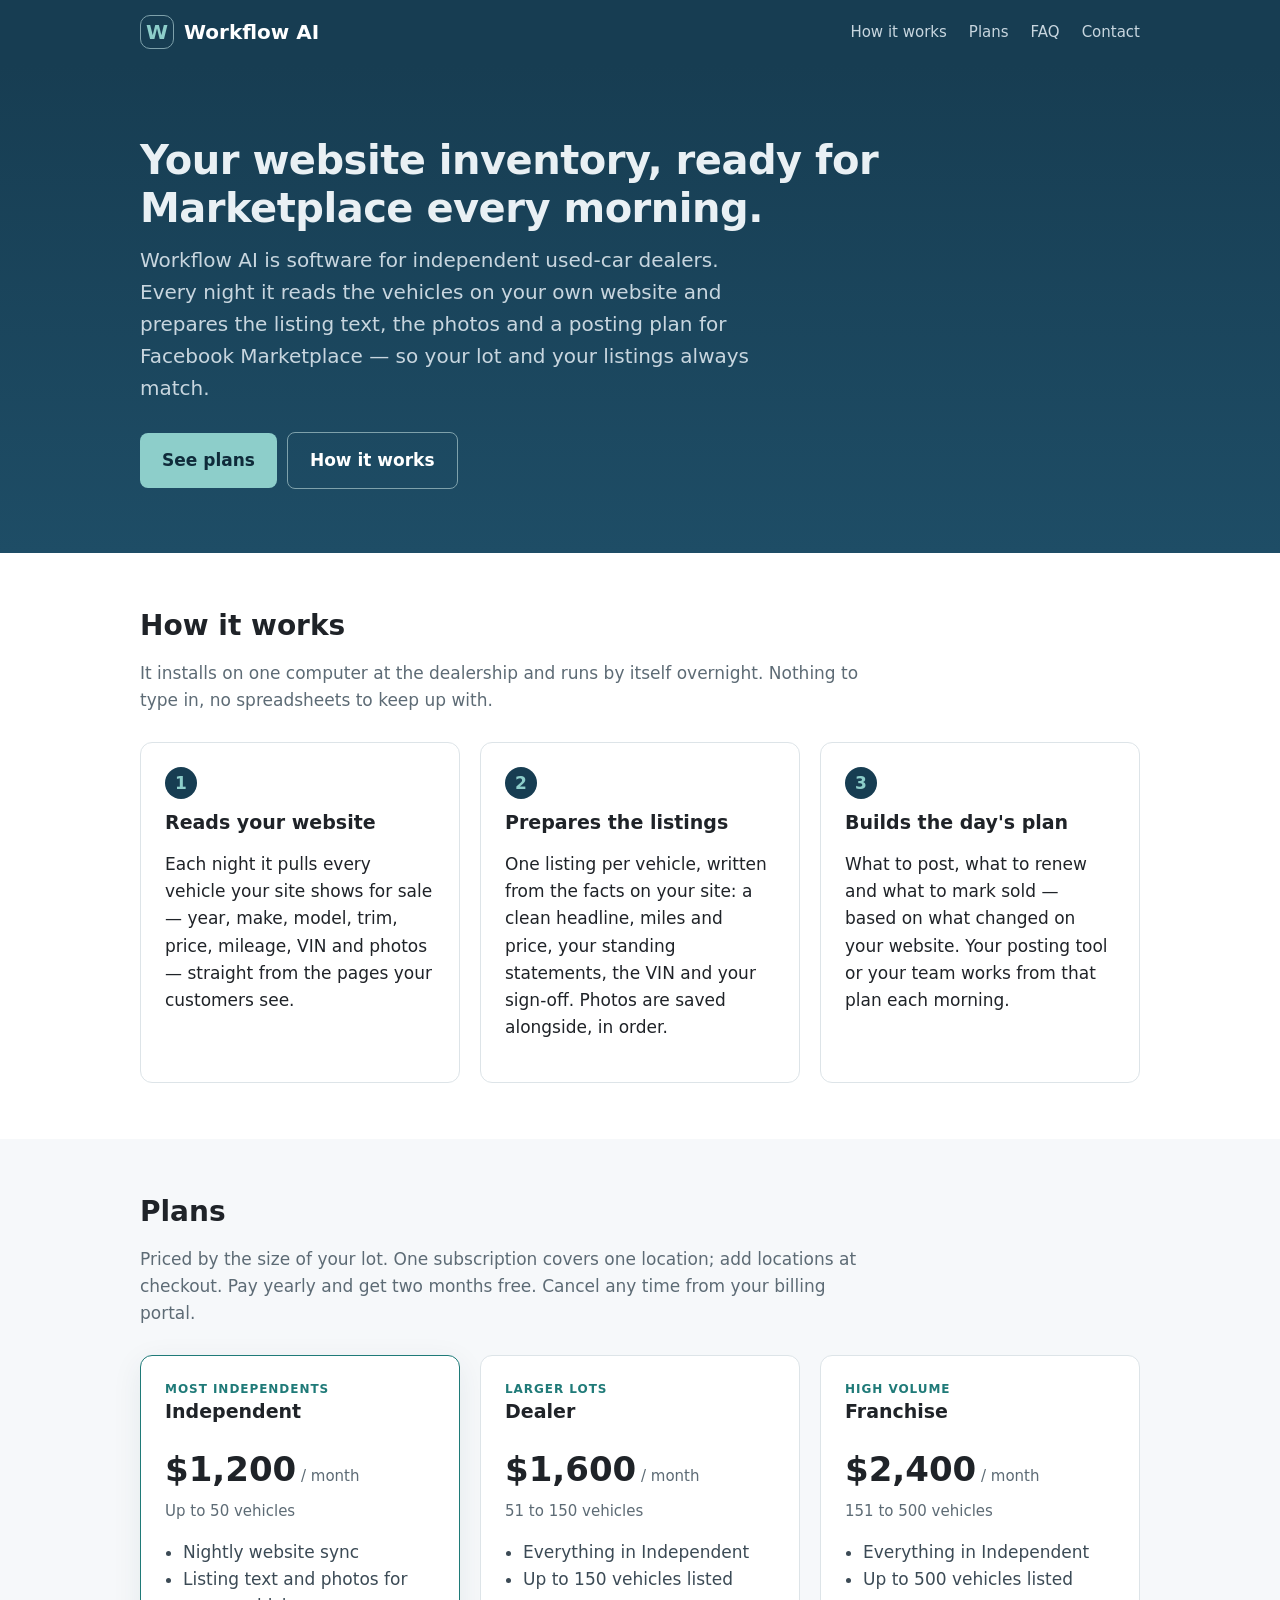
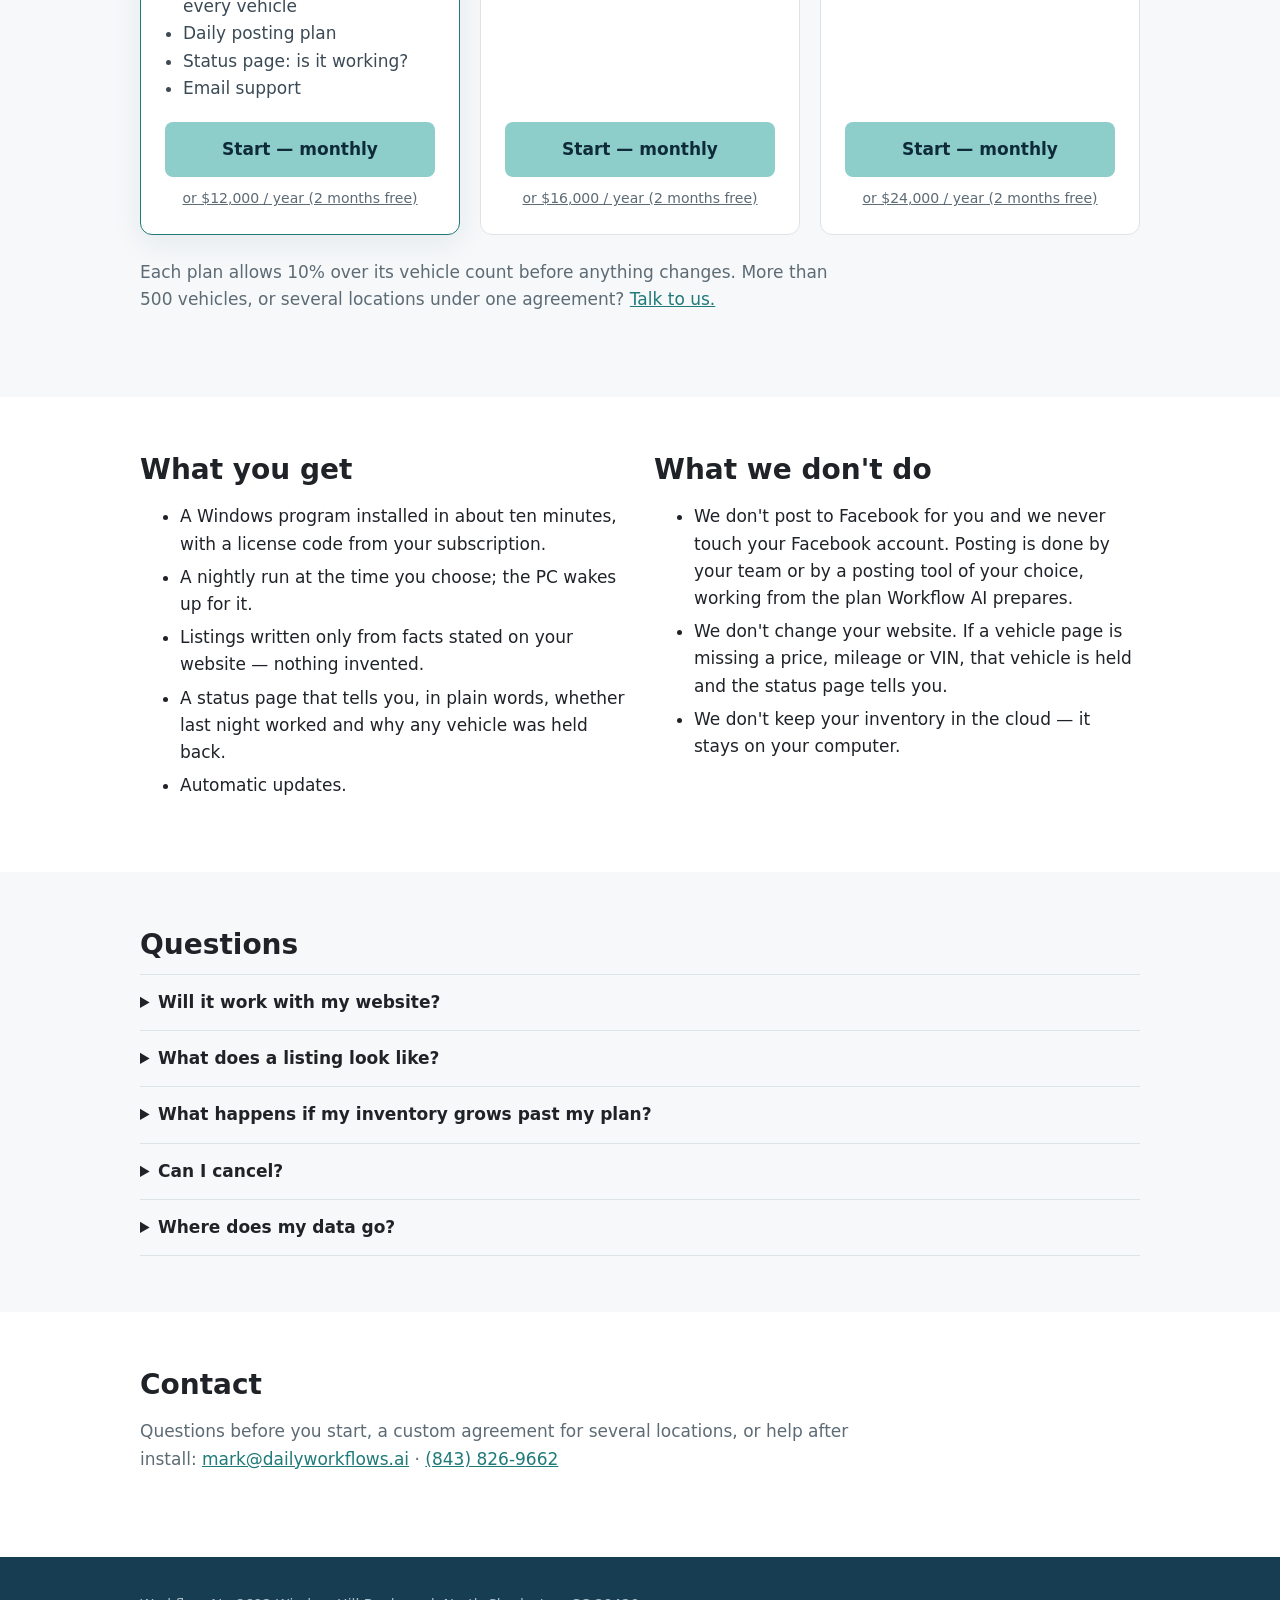
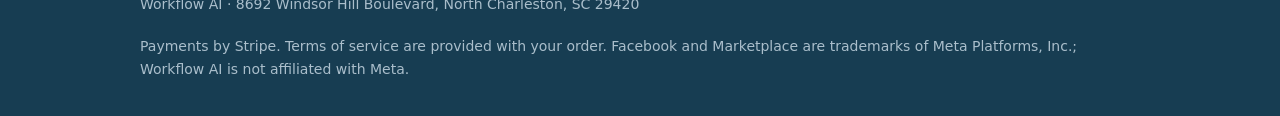
==== index.html @ 4de18bbf "Workflow AI website" ====
<!doctype html>
<html lang="en">
<head>
<meta charset="utf-8">
<meta name="viewport" content="width=device-width, initial-scale=1">
<title>Workflow AI — your website inventory, ready for Marketplace every morning</title>
<meta name="description" content="Workflow AI is a monthly software subscription for used-car dealers. Every night it reads the vehicles on your website and prepares the listing text, photos and a posting plan for Facebook Marketplace.">
<link rel="icon" href="data:image/svg+xml,%3Csvg xmlns='http://www.w3.org/2000/svg' viewBox='0 0 64 64'%3E%3Crect width='64' height='64' rx='14' fill='%23173d52'/%3E%3Ctext x='32' y='43' font-family='Arial' font-size='34' font-weight='700' text-anchor='middle' fill='%238dceca'%3EW%3C/text%3E%3C/svg%3E">
<style>
:root{--navy:#173d52;--teal:#1f7a78;--mint:#8dceca;--ink:#1f2328;--muted:#5d6b75;--line:#dde4e8;--bg:#f6f8fa}
*{box-sizing:border-box}body{margin:0;font:17px/1.6 system-ui,-apple-system,"Segoe UI",Arial,sans-serif;color:var(--ink);background:#fff}
a{color:var(--teal)}h1,h2,h3{line-height:1.2;margin:0 0 12px}h1{font-size:40px;letter-spacing:-.5px}h2{font-size:28px}h3{font-size:19px}
.wrap{max-width:1040px;margin:0 auto;padding:0 20px}
header{background:var(--navy);color:#e9f0f4}header .wrap{display:flex;align-items:center;justify-content:space-between;height:64px}
.brand{display:flex;align-items:center;gap:10px;font-weight:700;font-size:20px;color:#fff;text-decoration:none}.brand span{width:34px;height:34px;border:1px solid #7ea1ab;border-radius:10px;display:grid;place-items:center;color:var(--mint)}
header nav a{color:#c8d6df;text-decoration:none;margin-left:22px;font-size:15px}header nav a:hover{color:#fff}
.hero{background:linear-gradient(180deg,var(--navy) 0%,#1e4d66 100%);color:#e9f0f4;padding:72px 0 64px}.hero p{font-size:20px;color:#c8d6df;max-width:640px;margin:0 0 28px}
.cta{display:inline-block;background:var(--mint);color:#0f2b3a;font-weight:700;padding:14px 22px;border-radius:8px;text-decoration:none}.cta.secondary{background:transparent;color:#fff;border:1px solid #7ea1ab;margin-left:10px}
section{padding:56px 0}section.alt{background:var(--bg)}.lead{color:var(--muted);max-width:720px;margin-bottom:28px}
.grid{display:grid;grid-template-columns:repeat(3,minmax(0,1fr));gap:20px}.card{background:#fff;border:1px solid var(--line);border-radius:12px;padding:24px}.card .n{display:inline-grid;place-items:center;width:32px;height:32px;border-radius:50%;background:var(--navy);color:var(--mint);font-weight:700;margin-bottom:12px}
.plans .card{display:flex;flex-direction:column}.price{font-size:34px;font-weight:700;margin:8px 0 2px}.price small{font-size:15px;font-weight:400;color:var(--muted)}.plan-note{color:var(--muted);font-size:15px;margin:0 0 16px}.plans ul{padding-left:18px;margin:0 0 20px;color:#3b4a55}.plans .cta{margin-top:auto;text-align:center}.yearly{display:block;font-size:14px;color:var(--muted);margin-top:10px;text-align:center}
.featured{border-color:var(--teal);box-shadow:0 8px 30px #173d5214}.tag{font-size:12px;letter-spacing:.08em;text-transform:uppercase;color:var(--teal);font-weight:700}
.two{display:grid;grid-template-columns:1fr 1fr;gap:28px}.check li{margin:6px 0}
details{border-top:1px solid var(--line);padding:14px 0}details:last-child{border-bottom:1px solid var(--line)}summary{cursor:pointer;font-weight:600}details p{color:#3b4a55;margin:10px 0 0}
footer{background:var(--navy);color:#aabecb;padding:36px 0;font-size:14px}footer a{color:#c8d6df}footer .wrap{display:flex;justify-content:space-between;gap:20px;flex-wrap:wrap}
@media(max-width:800px){h1{font-size:32px}.grid,.two{grid-template-columns:1fr}header nav a{margin-left:14px}.cta.secondary{margin:10px 0 0;display:inline-block}}
</style>
</head>
<body>
<header><div class="wrap">
  <a class="brand" href="#"><span>W</span>Workflow AI</a>
  <nav><a href="#how">How it works</a><a href="#plans">Plans</a><a href="#faq">FAQ</a><a href="#contact">Contact</a></nav>
</div></header>

<section class="hero"><div class="wrap">
  <h1>Your website inventory, ready for Marketplace every morning.</h1>
  <p>Workflow AI is software for independent used-car dealers. Every night it reads the vehicles on your own website and prepares the listing text, the photos and a posting plan for Facebook Marketplace — so your lot and your listings always match.</p>
  <a class="cta" href="#plans">See plans</a><a class="cta secondary" href="#how">How it works</a>
</div></section>

<section id="how"><div class="wrap">
  <h2>How it works</h2>
  <p class="lead">It installs on one computer at the dealership and runs by itself overnight. Nothing to type in, no spreadsheets to keep up with.</p>
  <div class="grid">
    <div class="card"><div class="n">1</div><h3>Reads your website</h3><p>Each night it pulls every vehicle your site shows for sale — year, make, model, trim, price, mileage, VIN and photos — straight from the pages your customers see.</p></div>
    <div class="card"><div class="n">2</div><h3>Prepares the listings</h3><p>One listing per vehicle, written from the facts on your site: a clean headline, miles and price, your standing statements, the VIN and your sign-off. Photos are saved alongside, in order.</p></div>
    <div class="card"><div class="n">3</div><h3>Builds the day's plan</h3><p>What to post, what to renew and what to mark sold — based on what changed on your website. Your posting tool or your team works from that plan each morning.</p></div>
  </div>
</div></section>

<section class="alt" id="plans"><div class="wrap">
  <h2>Plans</h2>
  <p class="lead">Priced by the size of your lot. One subscription covers one location; add locations at checkout. Pay yearly and get two months free. Cancel any time from your billing portal.</p>
  <div class="grid plans">
    <div class="card featured"><span class="tag">Most independents</span><h3>Independent</h3><div class="price">$1,200<small> / month</small></div><p class="plan-note">Up to 50 vehicles</p>
      <ul><li>Nightly website sync</li><li>Listing text and photos for every vehicle</li><li>Daily posting plan</li><li>Status page: is it working?</li><li>Email support</li></ul>
      <a class="cta" href="https://buy.stripe.com/cNi28s6HkahueNbapl9Zm00">Start — monthly</a><a class="yearly" href="https://buy.stripe.com/5kQdRa5DgcpC34t2WT9Zm01">or $12,000 / year (2 months free)</a></div>
    <div class="card"><span class="tag">Larger lots</span><h3>Dealer</h3><div class="price">$1,600<small> / month</small></div><p class="plan-note">51 to 150 vehicles</p>
      <ul><li>Everything in Independent</li><li>Up to 150 vehicles listed</li></ul>
      <a class="cta" href="https://buy.stripe.com/3cIfZic1E3T60Wl5519Zm02">Start — monthly</a><a class="yearly" href="https://buy.stripe.com/28E9AU9TwfBO34t8hd9Zm03">or $16,000 / year (2 months free)</a></div>
    <div class="card"><span class="tag">High volume</span><h3>Franchise</h3><div class="price">$2,400<small> / month</small></div><p class="plan-note">151 to 500 vehicles</p>
      <ul><li>Everything in Independent</li><li>Up to 500 vehicles listed</li></ul>
      <a class="cta" href="https://buy.stripe.com/eVqbJ2aXA4Xa8oNgNJ9Zm04">Start — monthly</a><a class="yearly" href="https://buy.stripe.com/7sY6oIfdQ3T648x8hd9Zm05">or $24,000 / year (2 months free)</a></div>
  </div>
  <p class="lead" style="margin-top:24px">Each plan allows 10% over its vehicle count before anything changes. More than 500 vehicles, or several locations under one agreement? <a href="#contact">Talk to us.</a></p>
</div></section>

<section><div class="wrap two">
  <div><h2>What you get</h2>
    <ul class="check"><li>A Windows program installed in about ten minutes, with a license code from your subscription.</li><li>A nightly run at the time you choose; the PC wakes up for it.</li><li>Listings written only from facts stated on your website — nothing invented.</li><li>A status page that tells you, in plain words, whether last night worked and why any vehicle was held back.</li><li>Automatic updates.</li></ul></div>
  <div><h2>What we don't do</h2>
    <ul class="check"><li>We don't post to Facebook for you and we never touch your Facebook account. Posting is done by your team or by a posting tool of your choice, working from the plan Workflow AI prepares.</li><li>We don't change your website. If a vehicle page is missing a price, mileage or VIN, that vehicle is held and the status page tells you.</li><li>We don't keep your inventory in the cloud — it stays on your computer.</li></ul></div>
</div></section>

<section class="alt" id="faq"><div class="wrap">
  <h2>Questions</h2>
  <details><summary>Will it work with my website?</summary><p>Most dealer websites, yes — including sites built on Carsforsale.com, Dealer Car Search, DealerOn and similar platforms. Before you install, we check your site and tell you exactly what it can and cannot read. Sites that block automated visitors cannot be read.</p></details>
  <details><summary>What does a listing look like?</summary><p>Year make model and trim, then miles and price, your standing statements (for example clean title, recently serviced, passed inspection), the VIN and your dealership's sign-off — the same for every vehicle, so your listings look consistent.</p></details>
  <details><summary>What happens if my inventory grows past my plan?</summary><p>Up to 10% over, nothing changes — you'll see a note on the status page and we'll reach out about the next plan. Beyond that, the plan keeps the vehicles it covers and holds the rest until the plan is upgraded. Nothing already listed is pulled.</p></details>
  <details><summary>Can I cancel?</summary><p>Yes, any time from your billing portal or by emailing us. The software keeps working until the end of the period you've paid for.</p></details>
  <details><summary>Where does my data go?</summary><p>Your inventory, listings and plans stay on your computer. Our server only sees your license code, the dealership name and website, how many vehicles are listed, and the time of each nightly check-in.</p></details>
</div></section>

<section id="contact"><div class="wrap">
  <h2>Contact</h2>
  <p class="lead">Questions before you start, a custom agreement for several locations, or help after install: <a href="mailto:mark@dailyworkflows.ai">mark@dailyworkflows.ai</a> · <a href="tel:+18438269662">(843) 826-9662</a></p>
</div></section>

<footer><div class="wrap">
  <div>Workflow AI · 8692 Windsor Hill Boulevard, North Charleston, SC 29420</div>
  <div>Payments by Stripe. Terms of service are provided with your order. Facebook and Marketplace are trademarks of Meta Platforms, Inc.; Workflow AI is not affiliated with Meta.</div>
</div></footer>
</body>
</html>
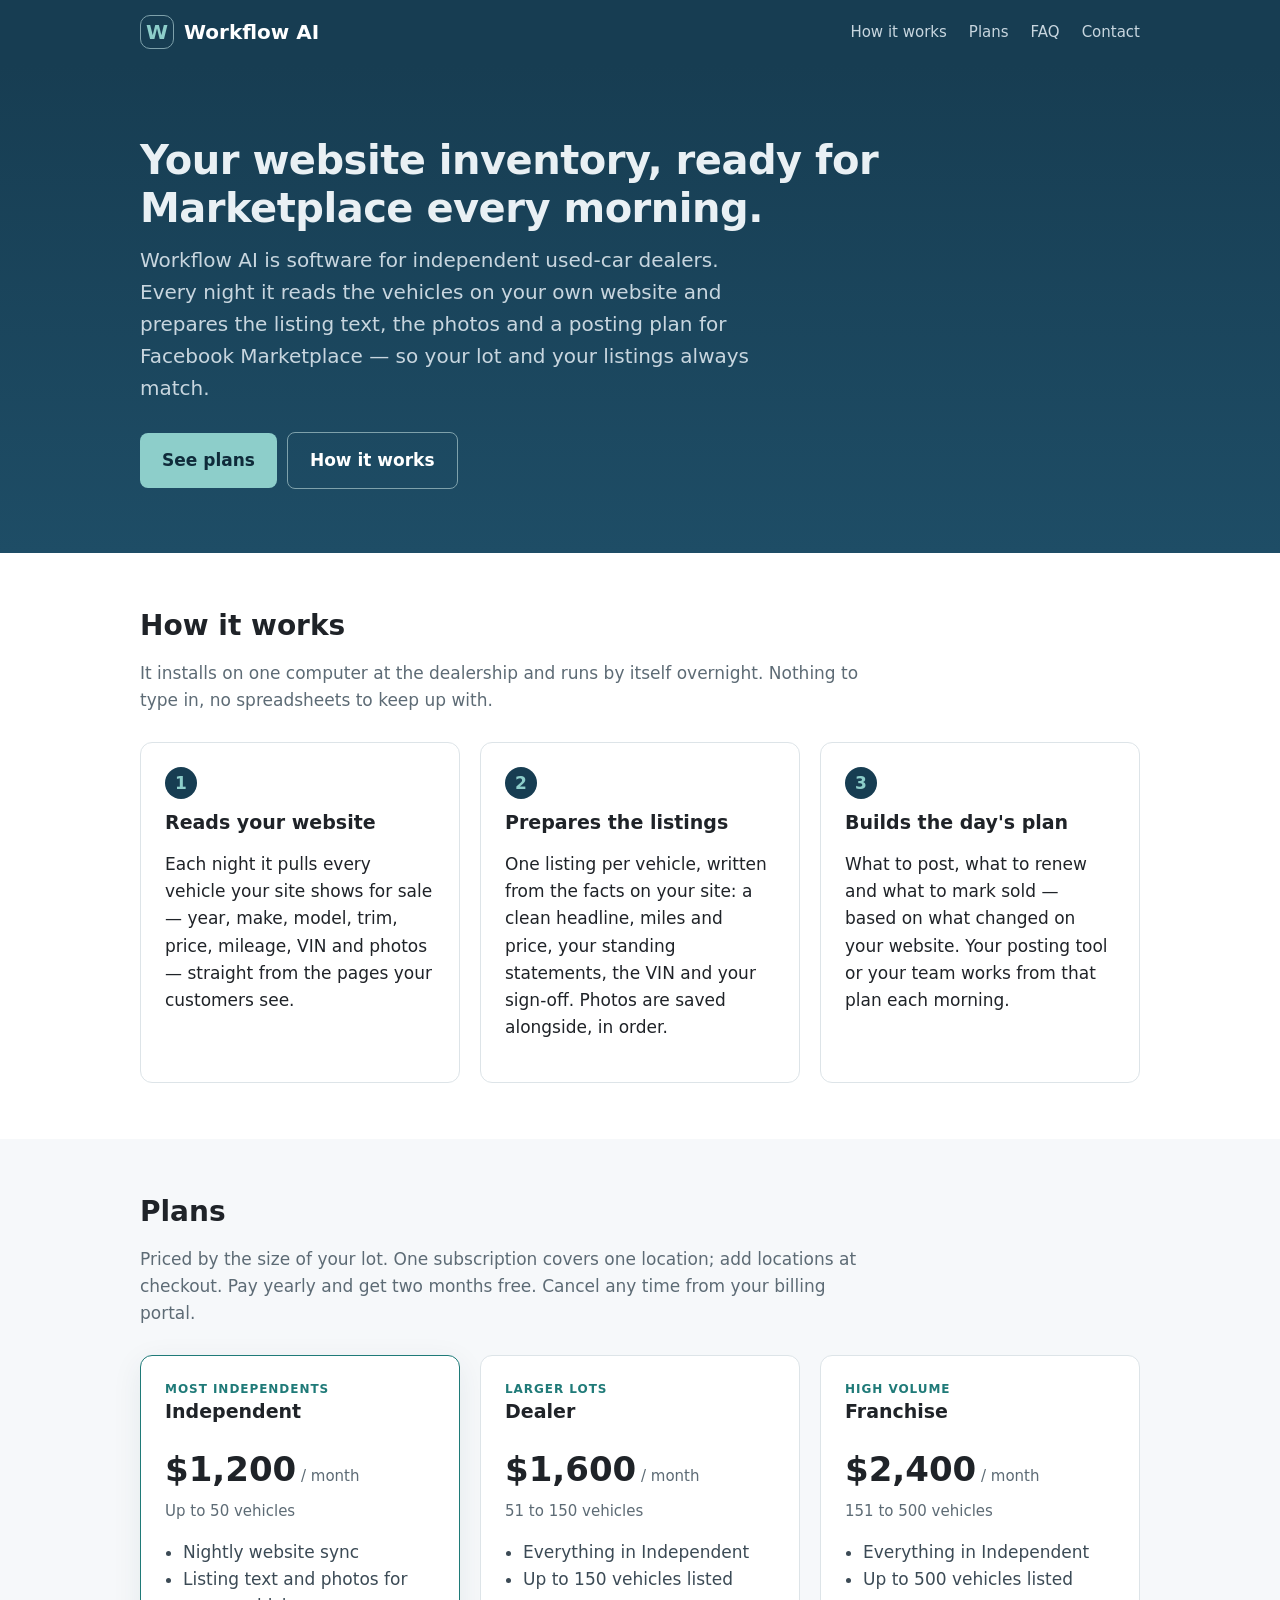
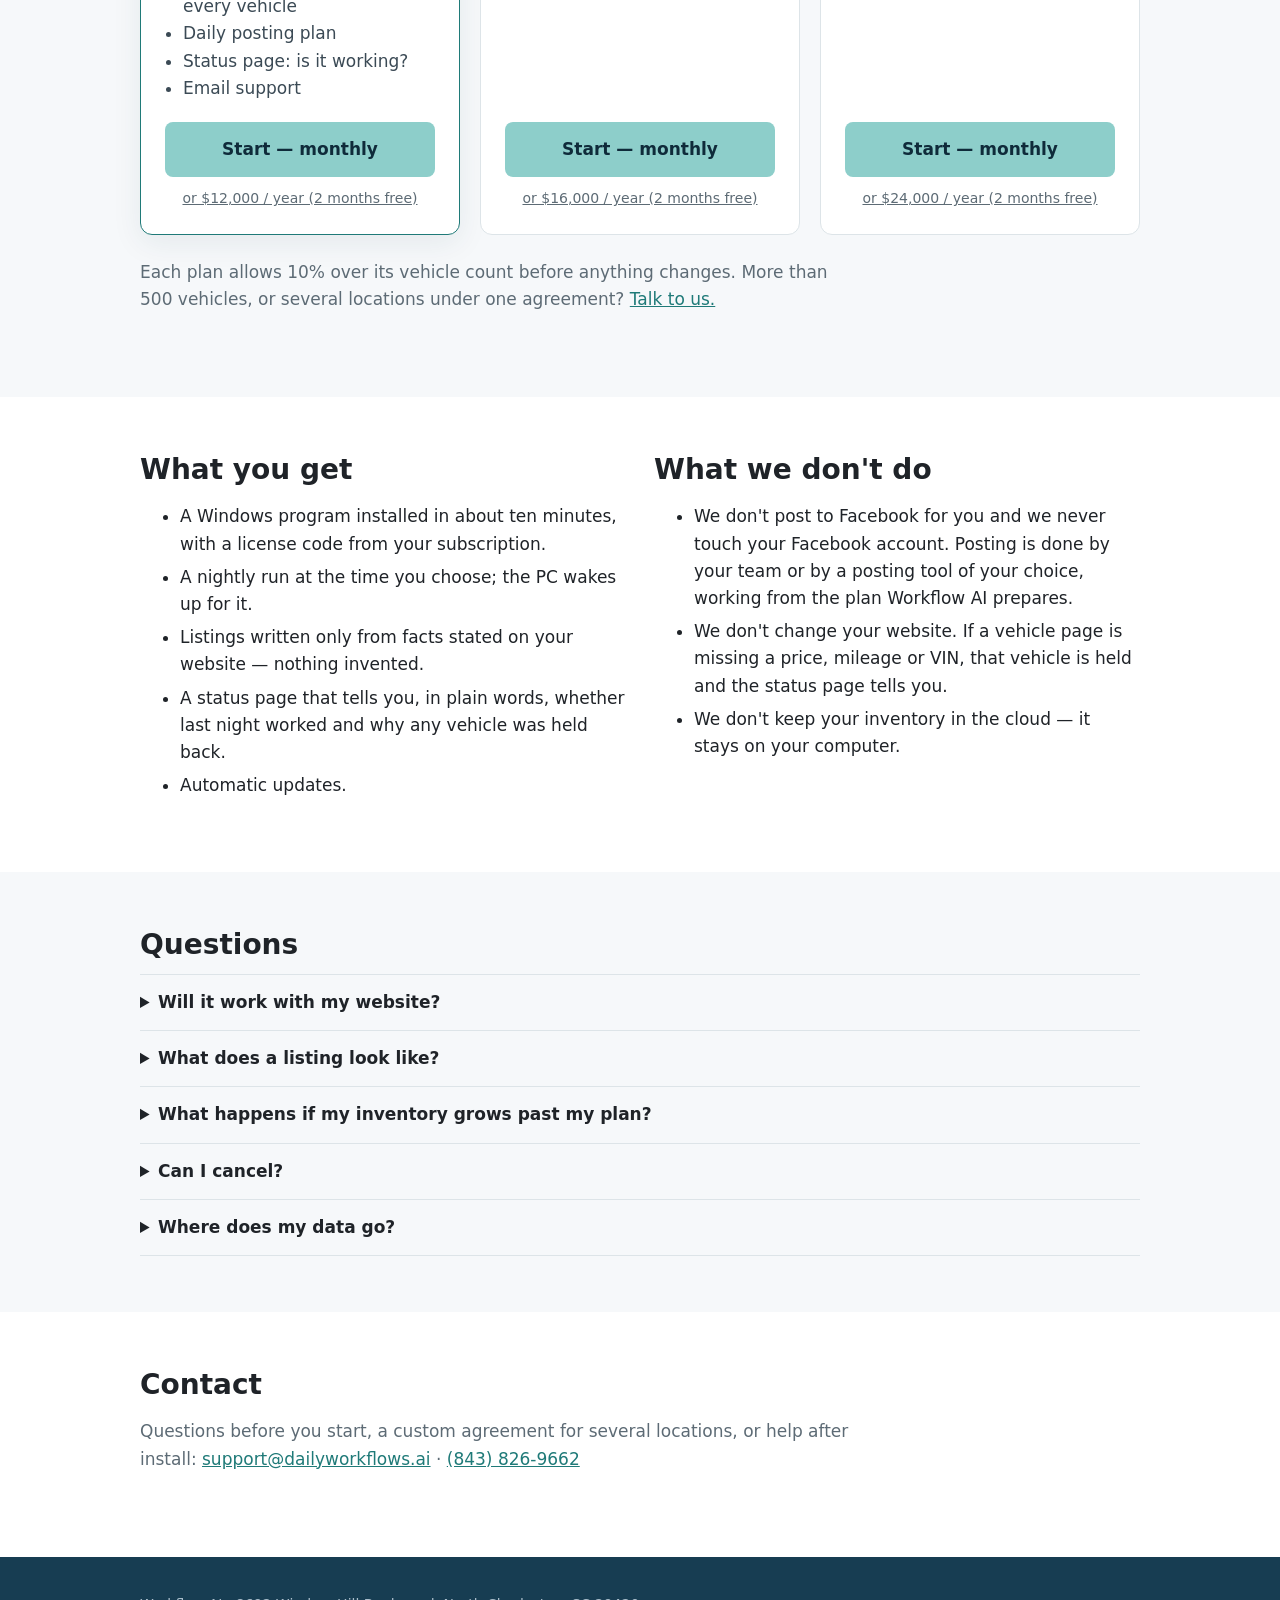
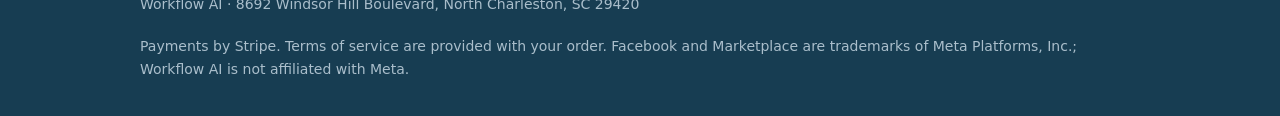
==== commit e3d5ce19: "Contact: support@dailyworkflows.ai" ====
--- a/index.html
+++ b/index.html
@@ -83,7 +83,7 @@
 
 <section id="contact"><div class="wrap">
   <h2>Contact</h2>
-  <p class="lead">Questions before you start, a custom agreement for several locations, or help after install: <a href="mailto:mark@dailyworkflows.ai">mark@dailyworkflows.ai</a> · <a href="tel:+18438269662">(843) 826-9662</a></p>
+  <p class="lead">Questions before you start, a custom agreement for several locations, or help after install: <a href="mailto:support@dailyworkflows.ai">support@dailyworkflows.ai</a> · <a href="tel:+18438269662">(843) 826-9662</a></p>
 </div></section>
 
 <footer><div class="wrap">
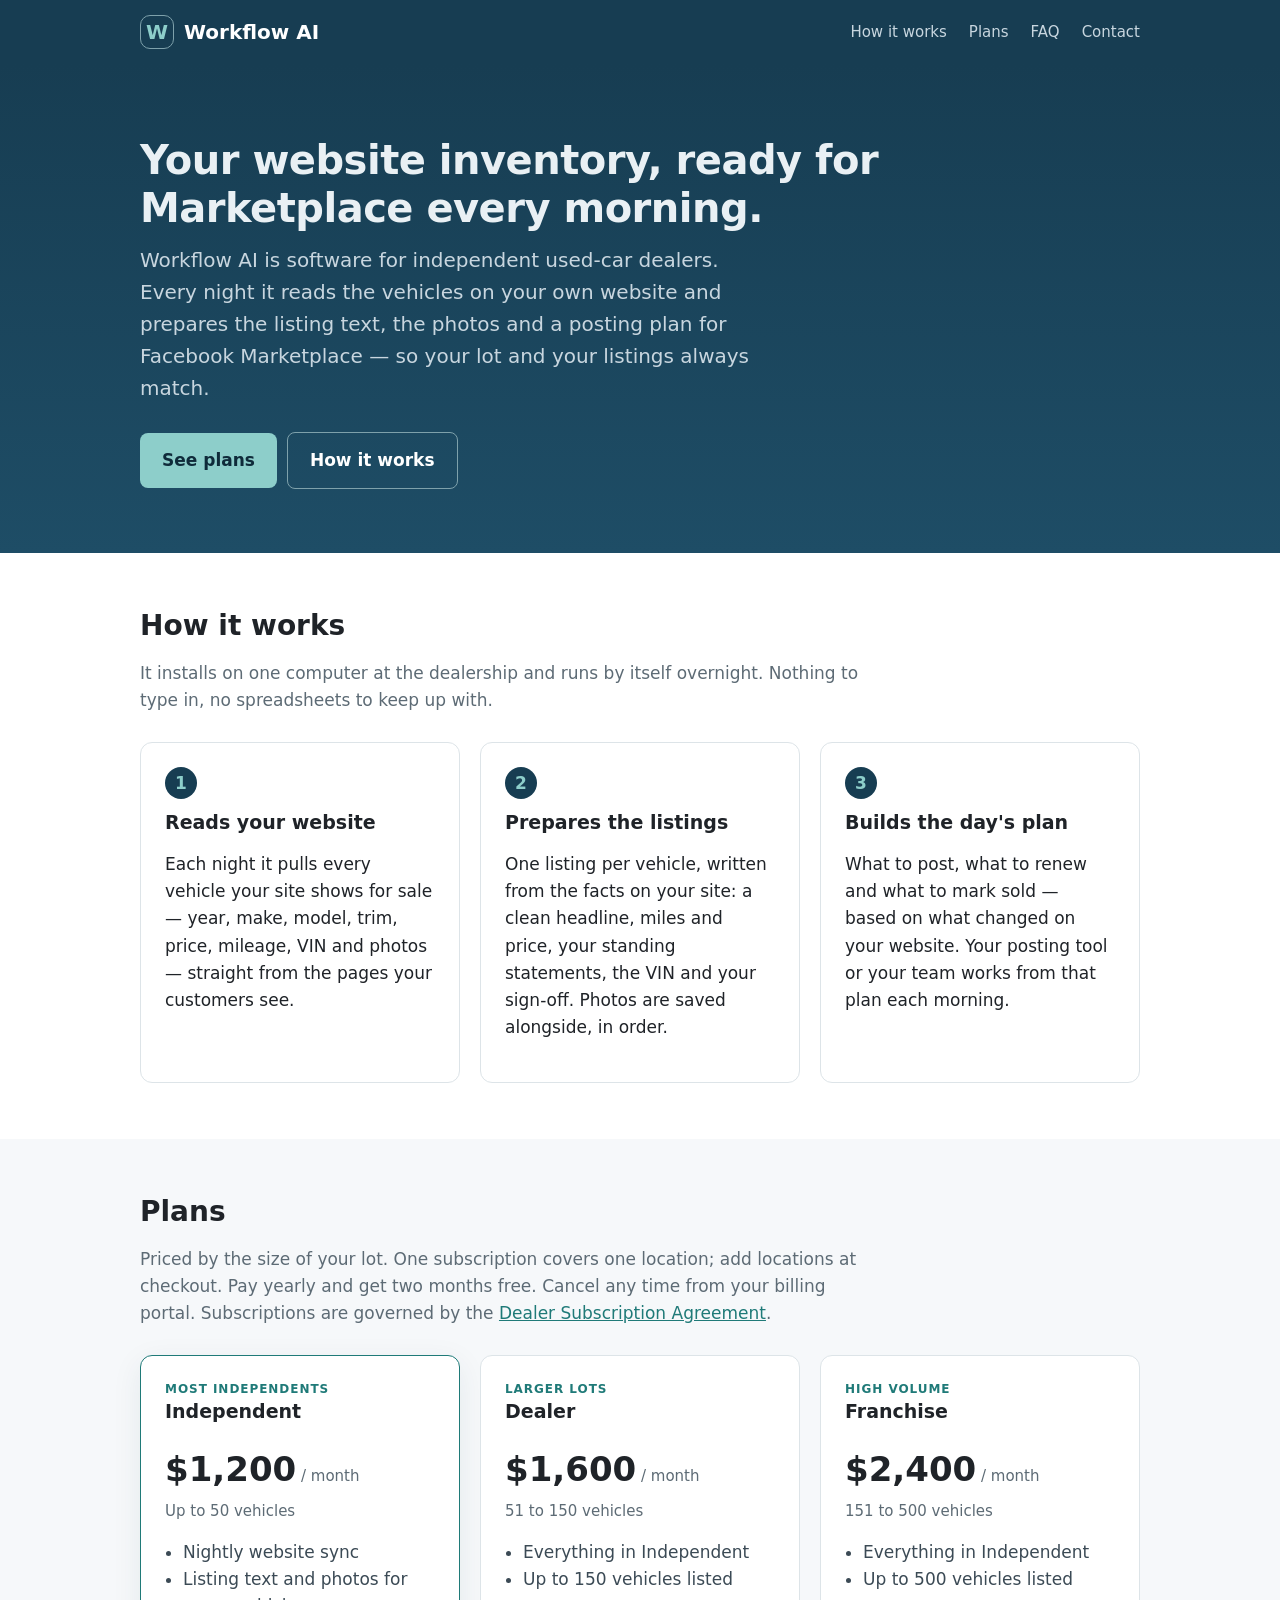
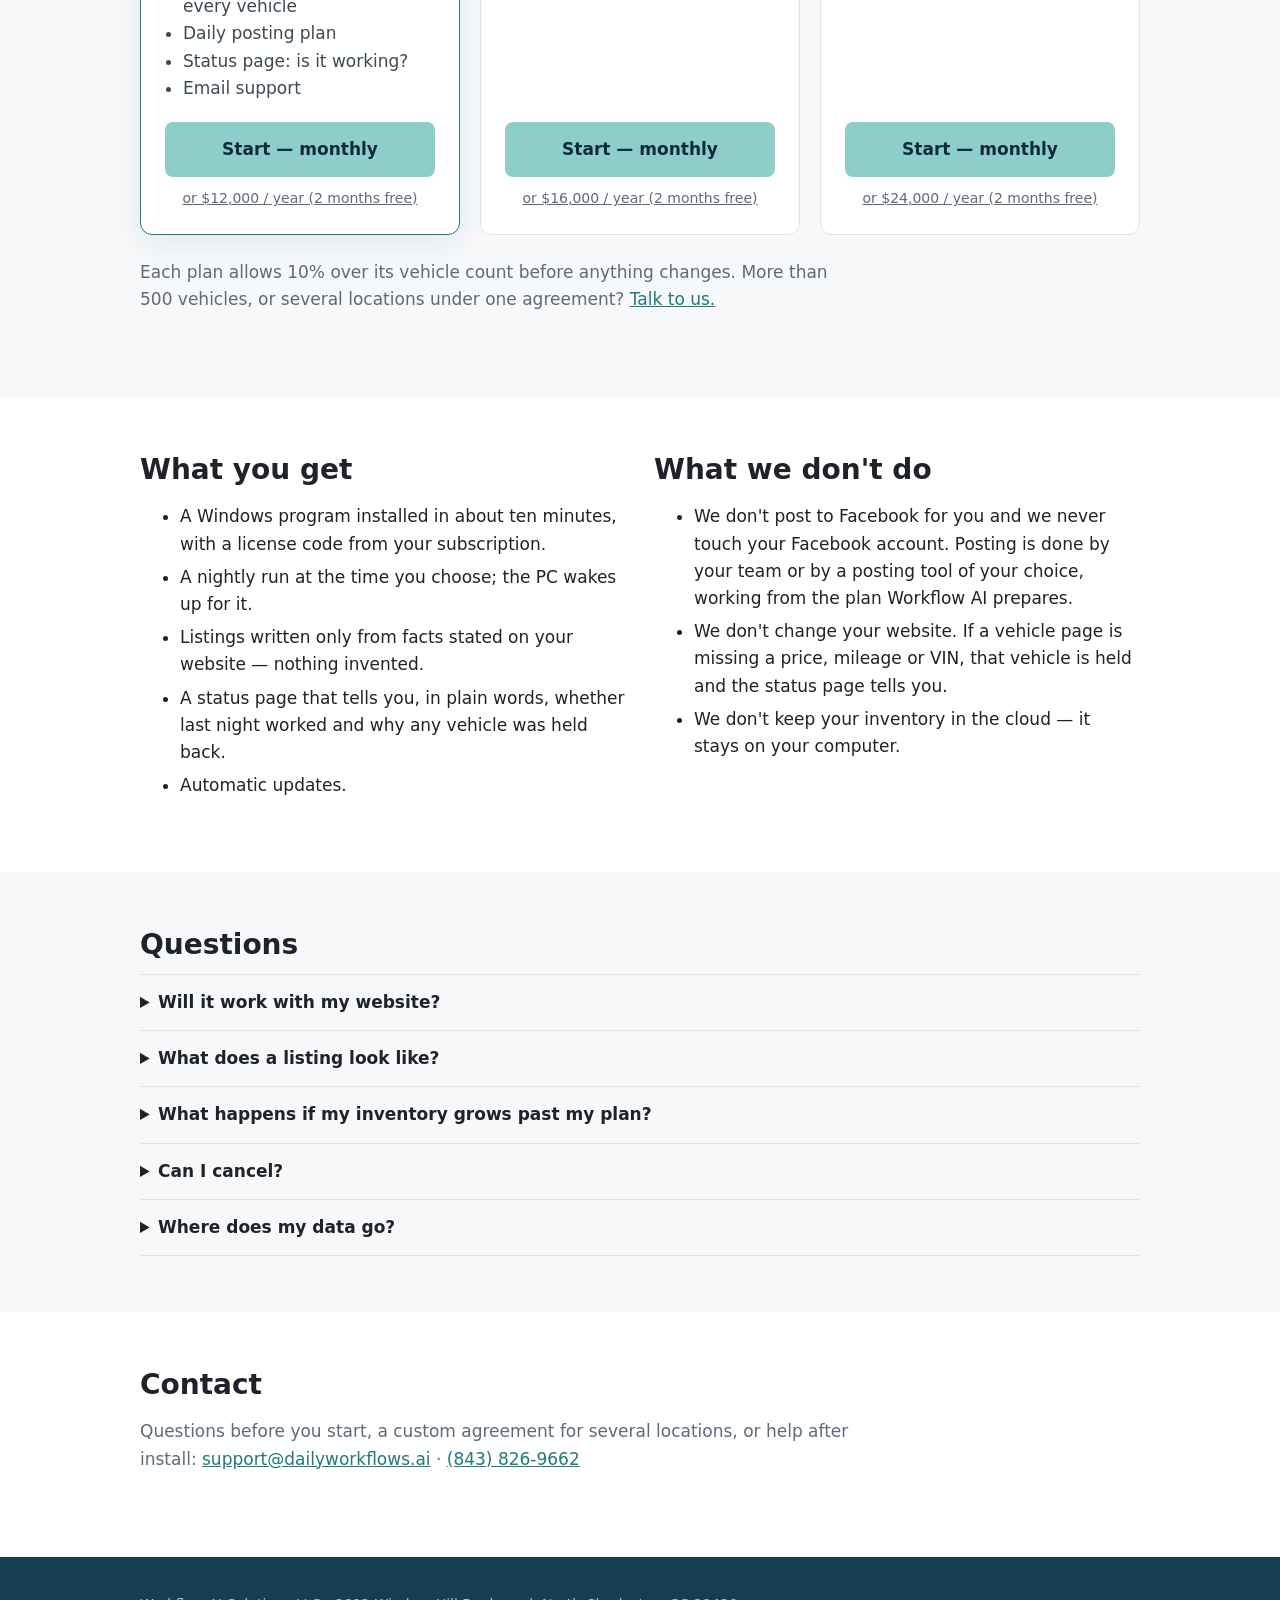
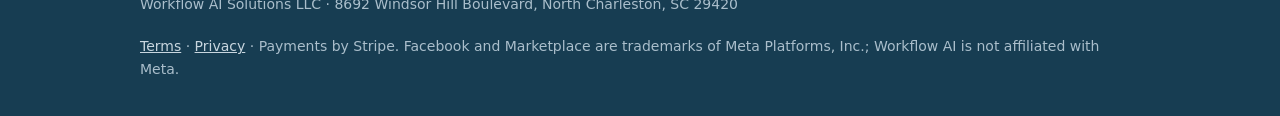
==== commit 19c2c509: "Terms (Dealer Subscription Agreement) and privacy policy pages; footer links; company name" ====
--- a/index.html
+++ b/index.html
@@ -50,7 +50,7 @@
 
 <section class="alt" id="plans"><div class="wrap">
   <h2>Plans</h2>
-  <p class="lead">Priced by the size of your lot. One subscription covers one location; add locations at checkout. Pay yearly and get two months free. Cancel any time from your billing portal.</p>
+  <p class="lead">Priced by the size of your lot. One subscription covers one location; add locations at checkout. Pay yearly and get two months free. Cancel any time from your billing portal. Subscriptions are governed by the <a href="/terms.html">Dealer Subscription Agreement</a>.</p>
   <div class="grid plans">
     <div class="card featured"><span class="tag">Most independents</span><h3>Independent</h3><div class="price">$1,200<small> / month</small></div><p class="plan-note">Up to 50 vehicles</p>
       <ul><li>Nightly website sync</li><li>Listing text and photos for every vehicle</li><li>Daily posting plan</li><li>Status page: is it working?</li><li>Email support</li></ul>
@@ -87,8 +87,8 @@
 </div></section>
 
 <footer><div class="wrap">
-  <div>Workflow AI · 8692 Windsor Hill Boulevard, North Charleston, SC 29420</div>
-  <div>Payments by Stripe. Terms of service are provided with your order. Facebook and Marketplace are trademarks of Meta Platforms, Inc.; Workflow AI is not affiliated with Meta.</div>
+  <div>Workflow AI Solutions LLC · 8692 Windsor Hill Boulevard, North Charleston, SC 29420</div>
+  <div><a href="/terms.html">Terms</a> · <a href="/privacy.html">Privacy</a> · Payments by Stripe. Facebook and Marketplace are trademarks of Meta Platforms, Inc.; Workflow AI is not affiliated with Meta.</div>
 </div></footer>
 </body>
 </html>
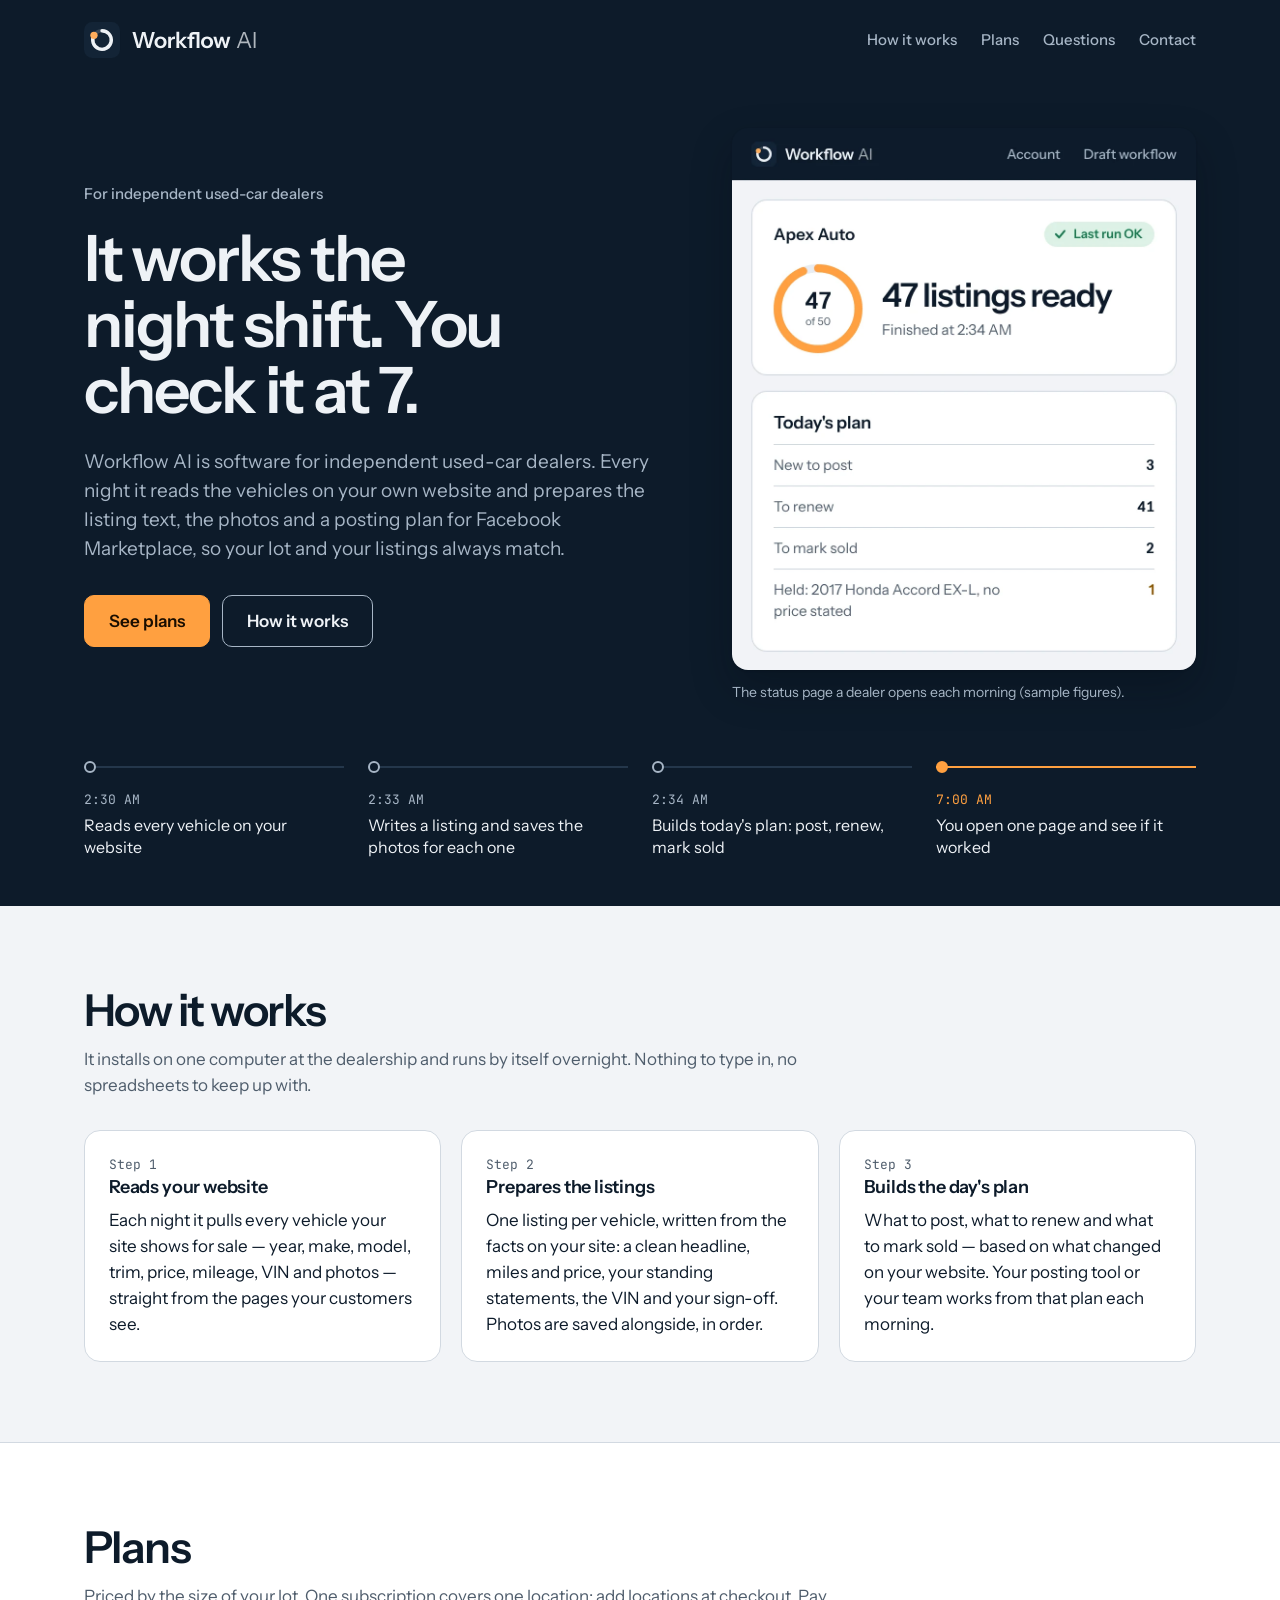
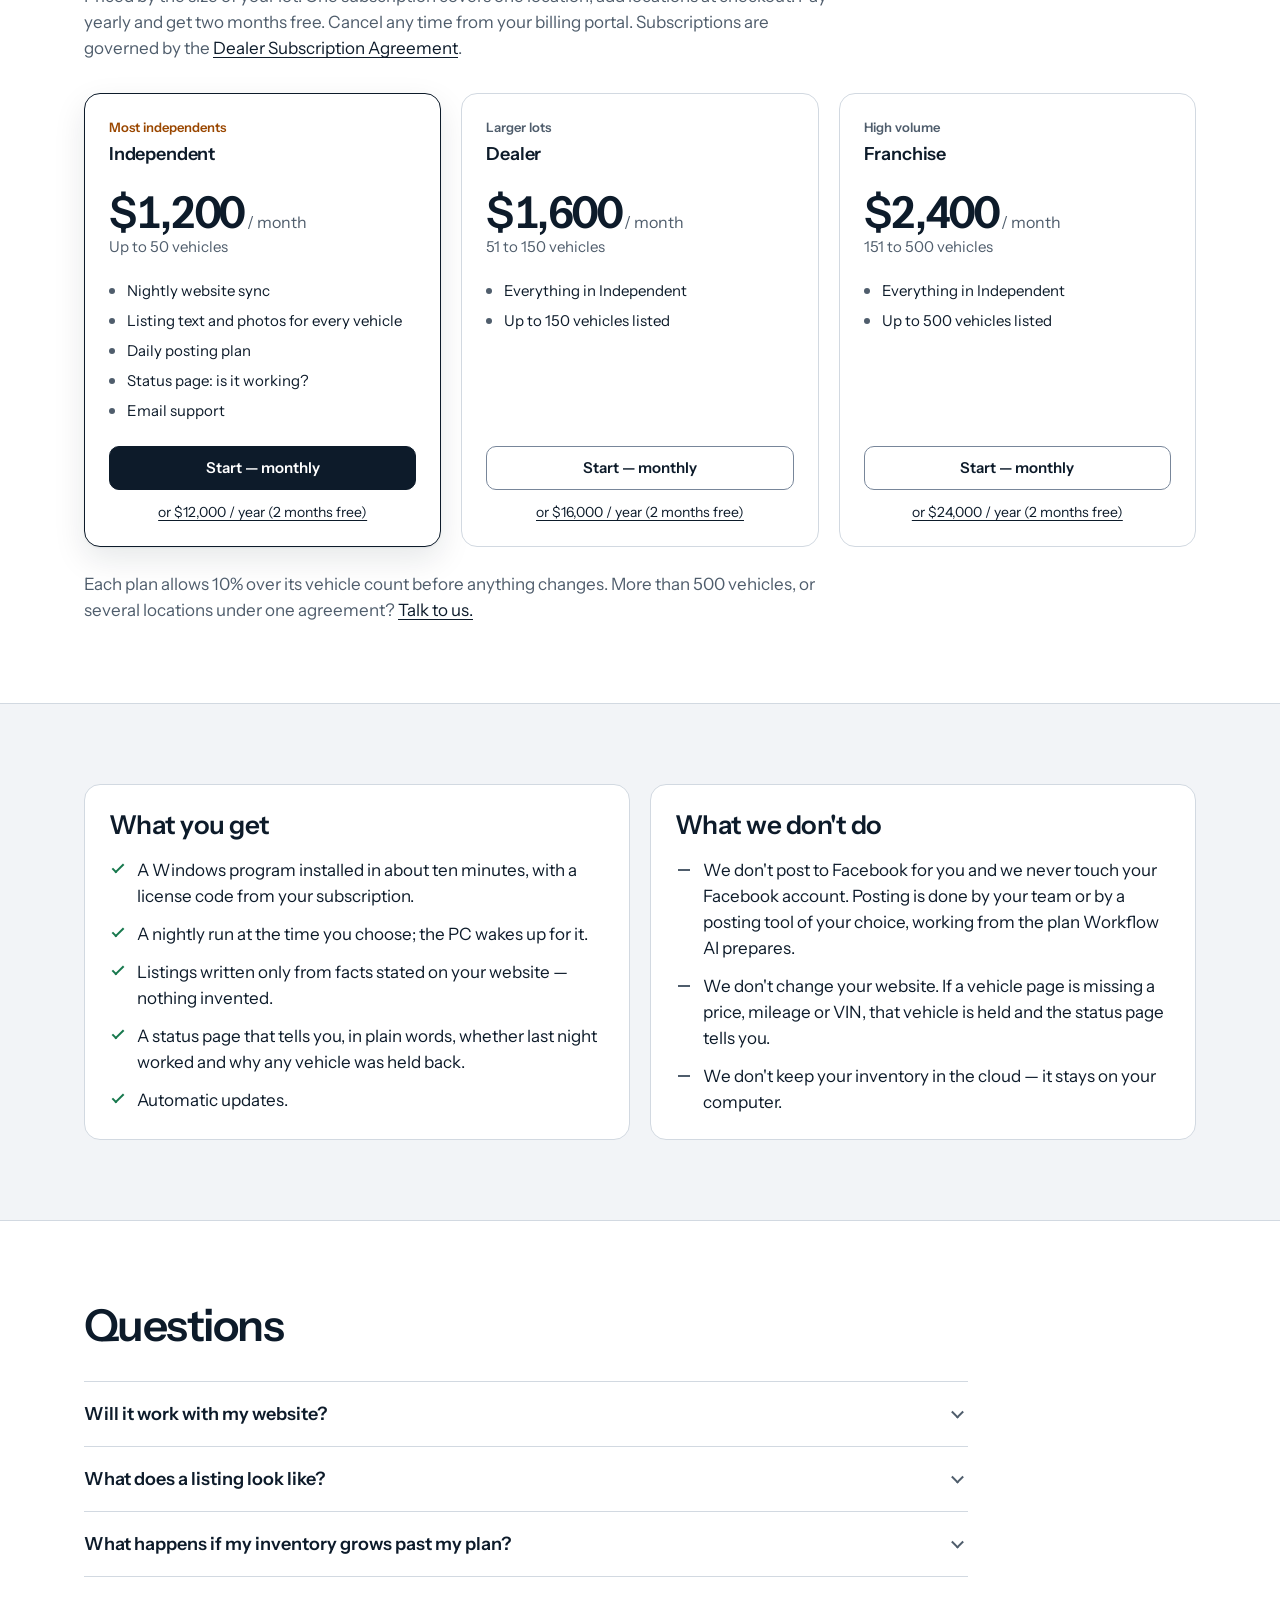
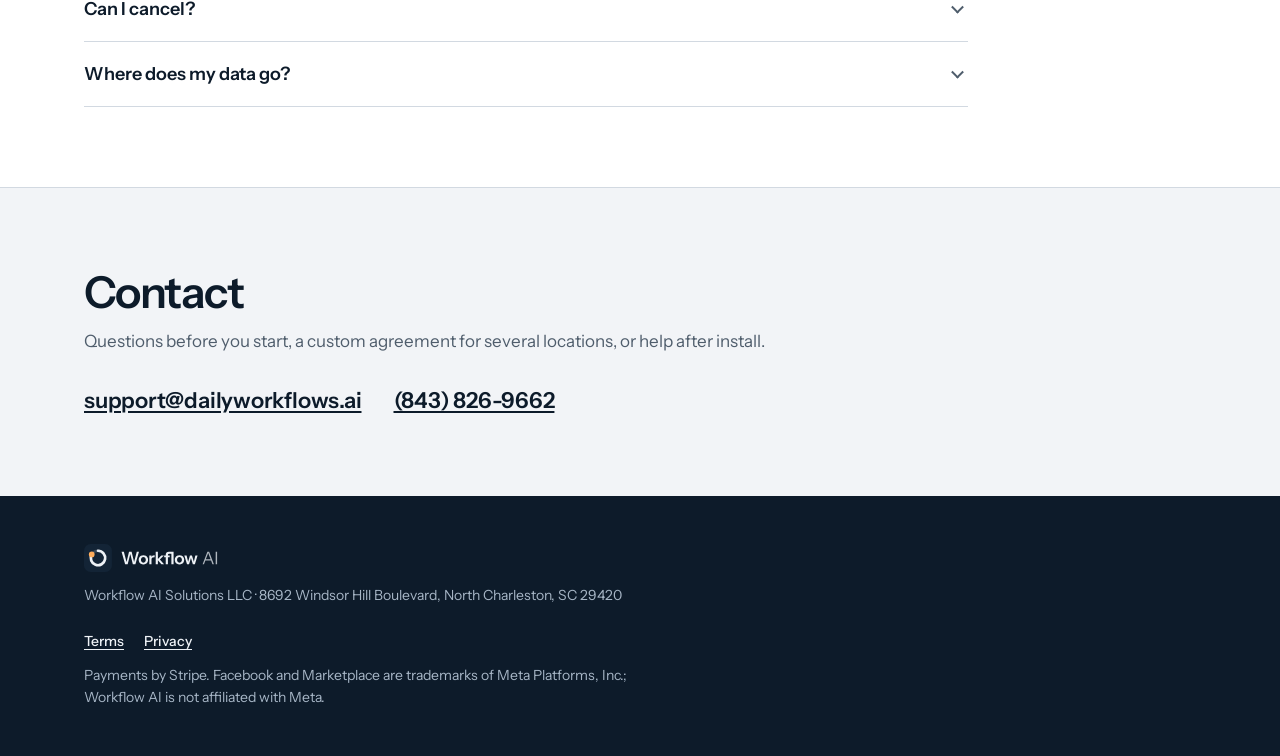
==== commit 67f3f208: "Website in the Workflow AI identity (Night Shift) Restyles home, terms and privacy to the Night Shif" ====
--- a/index.html
+++ b/index.html
@@ -5,90 +5,123 @@
 <meta name="viewport" content="width=device-width, initial-scale=1">
 <title>Workflow AI — your website inventory, ready for Marketplace every morning</title>
 <meta name="description" content="Workflow AI is a monthly software subscription for used-car dealers. Every night it reads the vehicles on your website and prepares the listing text, photos and a posting plan for Facebook Marketplace.">
-<link rel="icon" href="data:image/svg+xml,%3Csvg xmlns='http://www.w3.org/2000/svg' viewBox='0 0 64 64'%3E%3Crect width='64' height='64' rx='14' fill='%23173d52'/%3E%3Ctext x='32' y='43' font-family='Arial' font-size='34' font-weight='700' text-anchor='middle' fill='%238dceca'%3EW%3C/text%3E%3C/svg%3E">
-<style>
-:root{--navy:#173d52;--teal:#1f7a78;--mint:#8dceca;--ink:#1f2328;--muted:#5d6b75;--line:#dde4e8;--bg:#f6f8fa}
-*{box-sizing:border-box}body{margin:0;font:17px/1.6 system-ui,-apple-system,"Segoe UI",Arial,sans-serif;color:var(--ink);background:#fff}
-a{color:var(--teal)}h1,h2,h3{line-height:1.2;margin:0 0 12px}h1{font-size:40px;letter-spacing:-.5px}h2{font-size:28px}h3{font-size:19px}
-.wrap{max-width:1040px;margin:0 auto;padding:0 20px}
-header{background:var(--navy);color:#e9f0f4}header .wrap{display:flex;align-items:center;justify-content:space-between;height:64px}
-.brand{display:flex;align-items:center;gap:10px;font-weight:700;font-size:20px;color:#fff;text-decoration:none}.brand span{width:34px;height:34px;border:1px solid #7ea1ab;border-radius:10px;display:grid;place-items:center;color:var(--mint)}
-header nav a{color:#c8d6df;text-decoration:none;margin-left:22px;font-size:15px}header nav a:hover{color:#fff}
-.hero{background:linear-gradient(180deg,var(--navy) 0%,#1e4d66 100%);color:#e9f0f4;padding:72px 0 64px}.hero p{font-size:20px;color:#c8d6df;max-width:640px;margin:0 0 28px}
-.cta{display:inline-block;background:var(--mint);color:#0f2b3a;font-weight:700;padding:14px 22px;border-radius:8px;text-decoration:none}.cta.secondary{background:transparent;color:#fff;border:1px solid #7ea1ab;margin-left:10px}
-section{padding:56px 0}section.alt{background:var(--bg)}.lead{color:var(--muted);max-width:720px;margin-bottom:28px}
-.grid{display:grid;grid-template-columns:repeat(3,minmax(0,1fr));gap:20px}.card{background:#fff;border:1px solid var(--line);border-radius:12px;padding:24px}.card .n{display:inline-grid;place-items:center;width:32px;height:32px;border-radius:50%;background:var(--navy);color:var(--mint);font-weight:700;margin-bottom:12px}
-.plans .card{display:flex;flex-direction:column}.price{font-size:34px;font-weight:700;margin:8px 0 2px}.price small{font-size:15px;font-weight:400;color:var(--muted)}.plan-note{color:var(--muted);font-size:15px;margin:0 0 16px}.plans ul{padding-left:18px;margin:0 0 20px;color:#3b4a55}.plans .cta{margin-top:auto;text-align:center}.yearly{display:block;font-size:14px;color:var(--muted);margin-top:10px;text-align:center}
-.featured{border-color:var(--teal);box-shadow:0 8px 30px #173d5214}.tag{font-size:12px;letter-spacing:.08em;text-transform:uppercase;color:var(--teal);font-weight:700}
-.two{display:grid;grid-template-columns:1fr 1fr;gap:28px}.check li{margin:6px 0}
-details{border-top:1px solid var(--line);padding:14px 0}details:last-child{border-bottom:1px solid var(--line)}summary{cursor:pointer;font-weight:600}details p{color:#3b4a55;margin:10px 0 0}
-footer{background:var(--navy);color:#aabecb;padding:36px 0;font-size:14px}footer a{color:#c8d6df}footer .wrap{display:flex;justify-content:space-between;gap:20px;flex-wrap:wrap}
-@media(max-width:800px){h1{font-size:32px}.grid,.two{grid-template-columns:1fr}header nav a{margin-left:14px}.cta.secondary{margin:10px 0 0;display:inline-block}}
-</style>
+<meta name="theme-color" content="#0d1b2a">
+<link rel="icon" href="/favicon.ico" sizes="any">
+<link rel="icon" href="/favicon.svg" type="image/svg+xml">
+<link rel="apple-touch-icon" href="/apple-touch-icon.png">
+<link rel="preload" href="/assets/fonts/instrument-sans-latin-600-normal.woff2" as="font" type="font/woff2" crossorigin>
+<link rel="preload" href="/assets/fonts/instrument-sans-latin-400-normal.woff2" as="font" type="font/woff2" crossorigin>
+<link rel="stylesheet" href="/assets/site.css">
 </head>
 <body>
-<header><div class="wrap">
-  <a class="brand" href="#"><span>W</span>Workflow AI</a>
-  <nav><a href="#how">How it works</a><a href="#plans">Plans</a><a href="#faq">FAQ</a><a href="#contact">Contact</a></nav>
-</div></header>
+<a class="skip" href="#main">Skip to content</a>
 
-<section class="hero"><div class="wrap">
-  <h1>Your website inventory, ready for Marketplace every morning.</h1>
-  <p>Workflow AI is software for independent used-car dealers. Every night it reads the vehicles on your own website and prepares the listing text, the photos and a posting plan for Facebook Marketplace — so your lot and your listings always match.</p>
-  <a class="cta" href="#plans">See plans</a><a class="cta secondary" href="#how">How it works</a>
-</div></section>
+<header class="wf-header wf-header--site"><div class="wf-header__inner">
+    <a class="wf-header__brand" href="/"><img src="/assets/img/workflow-ai-wordmark-reverse.svg" alt="Workflow AI" width="173" height="36"></a>
+    <nav aria-label="Site"><a href="#how">How it works</a><a href="#plans">Plans</a><a href="#faq">Questions</a><a href="#contact">Contact</a></nav>
+  </div></header>
 
-<section id="how"><div class="wrap">
+<main id="main">
+<div class="band">
+  <div class="wrap hero">
+    <div class="hero__copy">
+      <p class="eyebrow">For independent used-car dealers</p>
+      <h1>It works the night shift. You check it at 7.</h1>
+      <p class="hero__lead">Workflow AI is software for independent used-car dealers. Every night it reads the vehicles on your own website and prepares the listing text, the photos and a posting plan for Facebook Marketplace, so your lot and your listings always match.</p>
+      <div class="actions"><a class="wf-btn wf-btn--primary wf-btn--lg" href="#plans">See plans</a><a class="wf-btn wf-btn--night wf-btn--lg" href="#how">How it works</a></div>
+    </div>
+    <figure class="hero__shot">
+      <picture>
+        <source srcset="/assets/img/status-page-dark.webp" media="(prefers-color-scheme: dark)">
+        <img src="/assets/img/status-page-light.webp" width="960" height="1122" alt="The Workflow AI status page: Apex Auto, last run OK, 47 listings ready of a 50-vehicle plan, finished at 2:34 AM. Today's plan: 3 new to post, 41 to renew, 2 to mark sold, 1 held because no price is stated.">
+      </picture>
+      <figcaption>The status page a dealer opens each morning (sample figures).</figcaption>
+    </figure>
+  </div>
+
+  <div class="wrap night">
+    <h2 class="sr-only">One night, start to finish</h2>
+    <ol class="wf-timeline">
+      <li><span class="wf-timeline__time">2:30 AM</span><span class="wf-timeline__text">Reads every vehicle on your website</span></li>
+      <li><span class="wf-timeline__time">2:33 AM</span><span class="wf-timeline__text">Writes a listing and saves the photos for each one</span></li>
+      <li><span class="wf-timeline__time">2:34 AM</span><span class="wf-timeline__text">Builds today's plan: post, renew, mark sold</span></li>
+      <li class="is-morning"><span class="wf-timeline__time">7:00 AM</span><span class="wf-timeline__text">You open one page and see if it worked</span></li>
+    </ol>
+  </div>
+</div>
+
+<section class="section" id="how"><div class="wrap">
   <h2>How it works</h2>
   <p class="lead">It installs on one computer at the dealership and runs by itself overnight. Nothing to type in, no spreadsheets to keep up with.</p>
-  <div class="grid">
-    <div class="card"><div class="n">1</div><h3>Reads your website</h3><p>Each night it pulls every vehicle your site shows for sale — year, make, model, trim, price, mileage, VIN and photos — straight from the pages your customers see.</p></div>
-    <div class="card"><div class="n">2</div><h3>Prepares the listings</h3><p>One listing per vehicle, written from the facts on your site: a clean headline, miles and price, your standing statements, the VIN and your sign-off. Photos are saved alongside, in order.</p></div>
-    <div class="card"><div class="n">3</div><h3>Builds the day's plan</h3><p>What to post, what to renew and what to mark sold — based on what changed on your website. Your posting tool or your team works from that plan each morning.</p></div>
+  <div class="cards">
+    <div class="wf-card"><p class="step">Step 1</p><h3>Reads your website</h3><p>Each night it pulls every vehicle your site shows for sale — year, make, model, trim, price, mileage, VIN and photos — straight from the pages your customers see.</p></div>
+    <div class="wf-card"><p class="step">Step 2</p><h3>Prepares the listings</h3><p>One listing per vehicle, written from the facts on your site: a clean headline, miles and price, your standing statements, the VIN and your sign-off. Photos are saved alongside, in order.</p></div>
+    <div class="wf-card"><p class="step">Step 3</p><h3>Builds the day's plan</h3><p>What to post, what to renew and what to mark sold — based on what changed on your website. Your posting tool or your team works from that plan each morning.</p></div>
   </div>
 </div></section>
 
-<section class="alt" id="plans"><div class="wrap">
+<section class="section section--alt" id="plans"><div class="wrap">
   <h2>Plans</h2>
   <p class="lead">Priced by the size of your lot. One subscription covers one location; add locations at checkout. Pay yearly and get two months free. Cancel any time from your billing portal. Subscriptions are governed by the <a href="/terms.html">Dealer Subscription Agreement</a>.</p>
-  <div class="grid plans">
-    <div class="card featured"><span class="tag">Most independents</span><h3>Independent</h3><div class="price">$1,200<small> / month</small></div><p class="plan-note">Up to 50 vehicles</p>
+  <div class="cards">
+    <div class="wf-card wf-card--featured plan">
+      <p class="wf-card__eyebrow">Most independents</p><h3 class="wf-card__title">Independent</h3>
+      <div class="plan__price">$1,200<small> / month</small></div><p class="plan__note">Up to 50 vehicles</p>
       <ul><li>Nightly website sync</li><li>Listing text and photos for every vehicle</li><li>Daily posting plan</li><li>Status page: is it working?</li><li>Email support</li></ul>
-      <a class="cta" href="https://buy.stripe.com/cNi28s6HkahueNbapl9Zm00">Start — monthly</a><a class="yearly" href="https://buy.stripe.com/5kQdRa5DgcpC34t2WT9Zm01">or $12,000 / year (2 months free)</a></div>
-    <div class="card"><span class="tag">Larger lots</span><h3>Dealer</h3><div class="price">$1,600<small> / month</small></div><p class="plan-note">51 to 150 vehicles</p>
+      <div class="plan__buy"><a class="wf-btn wf-btn--solid wf-btn--block" href="https://buy.stripe.com/cNi28s6HkahueNbapl9Zm00">Start — monthly</a><a class="plan__yearly" href="https://buy.stripe.com/5kQdRa5DgcpC34t2WT9Zm01">or $12,000 / year (2 months free)</a></div>
+    </div>
+    <div class="wf-card plan">
+      <p class="wf-card__eyebrow">Larger lots</p><h3 class="wf-card__title">Dealer</h3>
+      <div class="plan__price">$1,600<small> / month</small></div><p class="plan__note">51 to 150 vehicles</p>
       <ul><li>Everything in Independent</li><li>Up to 150 vehicles listed</li></ul>
-      <a class="cta" href="https://buy.stripe.com/3cIfZic1E3T60Wl5519Zm02">Start — monthly</a><a class="yearly" href="https://buy.stripe.com/28E9AU9TwfBO34t8hd9Zm03">or $16,000 / year (2 months free)</a></div>
-    <div class="card"><span class="tag">High volume</span><h3>Franchise</h3><div class="price">$2,400<small> / month</small></div><p class="plan-note">151 to 500 vehicles</p>
+      <div class="plan__buy"><a class="wf-btn wf-btn--secondary wf-btn--block" href="https://buy.stripe.com/3cIfZic1E3T60Wl5519Zm02">Start — monthly</a><a class="plan__yearly" href="https://buy.stripe.com/28E9AU9TwfBO34t8hd9Zm03">or $16,000 / year (2 months free)</a></div>
+    </div>
+    <div class="wf-card plan">
+      <p class="wf-card__eyebrow">High volume</p><h3 class="wf-card__title">Franchise</h3>
+      <div class="plan__price">$2,400<small> / month</small></div><p class="plan__note">151 to 500 vehicles</p>
       <ul><li>Everything in Independent</li><li>Up to 500 vehicles listed</li></ul>
-      <a class="cta" href="https://buy.stripe.com/eVqbJ2aXA4Xa8oNgNJ9Zm04">Start — monthly</a><a class="yearly" href="https://buy.stripe.com/7sY6oIfdQ3T648x8hd9Zm05">or $24,000 / year (2 months free)</a></div>
+      <div class="plan__buy"><a class="wf-btn wf-btn--secondary wf-btn--block" href="https://buy.stripe.com/eVqbJ2aXA4Xa8oNgNJ9Zm04">Start — monthly</a><a class="plan__yearly" href="https://buy.stripe.com/7sY6oIfdQ3T648x8hd9Zm05">or $24,000 / year (2 months free)</a></div>
+    </div>
   </div>
-  <p class="lead" style="margin-top:24px">Each plan allows 10% over its vehicle count before anything changes. More than 500 vehicles, or several locations under one agreement? <a href="#contact">Talk to us.</a></p>
+  <p class="fineprint">Each plan allows 10% over its vehicle count before anything changes. More than 500 vehicles, or several locations under one agreement? <a href="#contact">Talk to us.</a></p>
 </div></section>
 
-<section><div class="wrap two">
-  <div><h2>What you get</h2>
-    <ul class="check"><li>A Windows program installed in about ten minutes, with a license code from your subscription.</li><li>A nightly run at the time you choose; the PC wakes up for it.</li><li>Listings written only from facts stated on your website — nothing invented.</li><li>A status page that tells you, in plain words, whether last night worked and why any vehicle was held back.</li><li>Automatic updates.</li></ul></div>
-  <div><h2>What we don't do</h2>
-    <ul class="check"><li>We don't post to Facebook for you and we never touch your Facebook account. Posting is done by your team or by a posting tool of your choice, working from the plan Workflow AI prepares.</li><li>We don't change your website. If a vehicle page is missing a price, mileage or VIN, that vehicle is held and the status page tells you.</li><li>We don't keep your inventory in the cloud — it stays on your computer.</li></ul></div>
+<section class="section"><div class="wrap">
+  <div class="cards">
+    <div class="wf-card"><h2 class="wf-card__title card-title-lg">What you get</h2>
+      <ul class="ticks"><li>A Windows program installed in about ten minutes, with a license code from your subscription.</li><li>A nightly run at the time you choose; the PC wakes up for it.</li><li>Listings written only from facts stated on your website — nothing invented.</li><li>A status page that tells you, in plain words, whether last night worked and why any vehicle was held back.</li><li>Automatic updates.</li></ul></div>
+    <div class="wf-card"><h2 class="wf-card__title card-title-lg">What we don't do</h2>
+      <ul class="ticks ticks--not"><li>We don't post to Facebook for you and we never touch your Facebook account. Posting is done by your team or by a posting tool of your choice, working from the plan Workflow AI prepares.</li><li>We don't change your website. If a vehicle page is missing a price, mileage or VIN, that vehicle is held and the status page tells you.</li><li>We don't keep your inventory in the cloud — it stays on your computer.</li></ul></div>
+  </div>
 </div></section>
 
-<section class="alt" id="faq"><div class="wrap">
+<section class="section section--alt" id="faq"><div class="wrap">
   <h2>Questions</h2>
-  <details><summary>Will it work with my website?</summary><p>Most dealer websites, yes — including sites built on Carsforsale.com, Dealer Car Search, DealerOn and similar platforms. Before you install, we check your site and tell you exactly what it can and cannot read. Sites that block automated visitors cannot be read.</p></details>
-  <details><summary>What does a listing look like?</summary><p>Year make model and trim, then miles and price, your standing statements (for example clean title, recently serviced, passed inspection), the VIN and your dealership's sign-off — the same for every vehicle, so your listings look consistent.</p></details>
-  <details><summary>What happens if my inventory grows past my plan?</summary><p>Up to 10% over, nothing changes — you'll see a note on the status page and we'll reach out about the next plan. Beyond that, the plan keeps the vehicles it covers and holds the rest until the plan is upgraded. Nothing already listed is pulled.</p></details>
-  <details><summary>Can I cancel?</summary><p>Yes, any time from your billing portal or by emailing us. The software keeps working until the end of the period you've paid for.</p></details>
-  <details><summary>Where does my data go?</summary><p>Your inventory, listings and plans stay on your computer. Our server only sees your license code, the dealership name and website, how many vehicles are listed, and the time of each nightly check-in.</p></details>
+  <div class="faq">
+    <details><summary>Will it work with my website?</summary><p>Most dealer websites, yes — including sites built on Carsforsale.com, Dealer Car Search, DealerOn and similar platforms. Before you install, we check your site and tell you exactly what it can and cannot read. Sites that block automated visitors cannot be read.</p></details>
+    <details><summary>What does a listing look like?</summary><p>Year make model and trim, then miles and price, your standing statements (for example clean title, recently serviced, passed inspection), the VIN and your dealership's sign-off — the same for every vehicle, so your listings look consistent.</p></details>
+    <details><summary>What happens if my inventory grows past my plan?</summary><p>Up to 10% over, nothing changes — you'll see a note on the status page and we'll reach out about the next plan. Beyond that, the plan keeps the vehicles it covers and holds the rest until the plan is upgraded. Nothing already listed is pulled.</p></details>
+    <details><summary>Can I cancel?</summary><p>Yes, any time from your billing portal or by emailing us. The software keeps working until the end of the period you've paid for.</p></details>
+    <details><summary>Where does my data go?</summary><p>Your inventory, listings and plans stay on your computer. Our server only sees your license code, the dealership name and website, how many vehicles are listed, and the time of each nightly check-in.</p></details>
+  </div>
 </div></section>
 
-<section id="contact"><div class="wrap">
+<section class="section" id="contact"><div class="wrap">
   <h2>Contact</h2>
-  <p class="lead">Questions before you start, a custom agreement for several locations, or help after install: <a href="mailto:support@dailyworkflows.ai">support@dailyworkflows.ai</a> · <a href="tel:+18438269662">(843) 826-9662</a></p>
+  <p class="lead">Questions before you start, a custom agreement for several locations, or help after install.</p>
+  <p class="contact"><a href="mailto:support@dailyworkflows.ai">support@dailyworkflows.ai</a><a href="tel:+18438269662">(843) 826-9662</a></p>
 </div></section>
+</main>
 
-<footer><div class="wrap">
-  <div>Workflow AI Solutions LLC · 8692 Windsor Hill Boulevard, North Charleston, SC 29420</div>
-  <div><a href="/terms.html">Terms</a> · <a href="/privacy.html">Privacy</a> · Payments by Stripe. Facebook and Marketplace are trademarks of Meta Platforms, Inc.; Workflow AI is not affiliated with Meta.</div>
+<footer class="footer"><div class="wrap footer__inner">
+  <div>
+    <img src="/assets/img/workflow-ai-wordmark-reverse.svg" alt="Workflow AI" width="135" height="28">
+    <p>Workflow AI Solutions LLC · 8692 Windsor Hill Boulevard, North Charleston, SC 29420</p>
+  </div>
+  <div>
+    <nav aria-label="Legal"><a href="/terms.html">Terms</a><a href="/privacy.html">Privacy</a></nav>
+    <p>Payments by Stripe. Facebook and Marketplace are trademarks of Meta Platforms, Inc.; Workflow AI is not affiliated with Meta.</p>
+  </div>
 </div></footer>
 </body>
 </html>
--- a/assets/site.css
+++ b/assets/site.css
@@ -0,0 +1,263 @@
+/* Workflow AI — dailyworkflows.ai
+   Night Shift design system: https://claude.ai/artifact/TAnzJBJTdouYeSjSUmUwiq
+   Token values are copied from the system's tokens.json; change them there first. Hand-written CSS, no build step. */
+
+/* Fonts: Instrument Sans and JetBrains Mono from Google Fonts, served from this site so visitors make no third-party requests (see assets/fonts/OFL.txt). */
+@font-face { font-family: "Instrument Sans"; font-style: normal; font-weight: 400; font-display: swap; src: url("/assets/fonts/instrument-sans-latin-400-normal.woff2") format("woff2"); }
+@font-face { font-family: "Instrument Sans"; font-style: normal; font-weight: 500; font-display: swap; src: url("/assets/fonts/instrument-sans-latin-500-normal.woff2") format("woff2"); }
+@font-face { font-family: "Instrument Sans"; font-style: normal; font-weight: 600; font-display: swap; src: url("/assets/fonts/instrument-sans-latin-600-normal.woff2") format("woff2"); }
+@font-face { font-family: "JetBrains Mono"; font-style: normal; font-weight: 400; font-display: swap; src: url("/assets/fonts/jetbrains-mono-latin-400-normal.woff2") format("woff2"); }
+
+/* Tokens — light */
+:root {
+  color-scheme: light dark;
+  --surface-100: #f2f4f7;
+  --surface-0: #ffffff;
+  --surface-200: #e8ecf1;
+  --line: #d2d9e1;
+  --line-strong: #78869a;
+  --ink: #0d1b2a;
+  --ink-muted: #4f5d6c;
+  --brand: #0d1b2a;
+  --brand-tile: #0d1b2a;
+  --brand-line: #24374b;
+  --on-brand: #eef2f6;
+  --on-brand-muted: #a7b6c6;
+  --accent: #ffa040;
+  --on-accent: #1a0e00;
+  --accent-ink: #9a4700;
+  --ok: #17784d;
+  --ok-soft: #ddf2e6;
+  --warn: #8c5400;
+  --warn-soft: #fcefd8;
+  --bad: #b42318;
+  --bad-soft: #fbe6e3;
+  --focus: #2563eb;
+  --shadow-raised: 0 1px 2px rgba(13, 27, 42, 0.06), 0 12px 32px rgba(13, 27, 42, 0.10);
+  --shadow-float: 0 1px 2px rgba(5, 12, 19, 0.20), 0 18px 40px rgba(5, 12, 19, 0.28);
+  --space-1: 4px;
+  --space-2: 8px;
+  --space-3: 12px;
+  --space-4: 16px;
+  --space-5: 20px;
+  --space-6: 24px;
+  --space-8: 32px;
+  --space-12: 48px;
+  --space-16: 64px;
+  --space-20: 80px;
+  --radius-sm: 6px;
+  --radius-md: 10px;
+  --radius-lg: 16px;
+  --radius-pill: 999px;
+  --measure-site: 1160px;
+  --measure-app: 940px;
+  --stack-below: 640px;
+  --font-sans: 'Instrument Sans', 'Segoe UI', system-ui, sans-serif;
+  --font-mono: 'JetBrains Mono', Consolas, 'Courier New', monospace;
+}
+/* Tokens — dark, when the visitor's system asks for it */
+@media (prefers-color-scheme: dark) {
+  :root:not([data-theme="light"]) {
+    --surface-100: #09131d;
+    --surface-0: #101e2b;
+    --surface-200: #172839;
+    --line: #22364a;
+    --line-strong: #5a7087;
+    --ink: #e8eef5;
+    --ink-muted: #98a9bb;
+    --brand: #050c13;
+    --brand-tile: #132436;
+    --brand-line: #1c2d3e;
+    --on-brand: #e8eef5;
+    --on-brand-muted: #98a9bb;
+    --accent: #ffad5c;
+    --on-accent: #1a0e00;
+    --accent-ink: #ffb86e;
+    --ok: #5ad39a;
+    --ok-soft: #0f2e22;
+    --warn: #f4c26b;
+    --warn-soft: #33260e;
+    --bad: #ff8b7b;
+    --bad-soft: #3a1815;
+    --focus: #7fb0ff;
+    --shadow-raised: 0 1px 2px rgba(0, 0, 0, 0.40), 0 12px 32px rgba(0, 0, 0, 0.40);
+    --shadow-float: 0 1px 2px rgba(0, 0, 0, 0.50), 0 18px 40px rgba(0, 0, 0, 0.55);
+  }
+}
+:root[data-theme="dark"] {
+  --surface-100: #09131d;
+  --surface-0: #101e2b;
+  --surface-200: #172839;
+  --line: #22364a;
+  --line-strong: #5a7087;
+  --ink: #e8eef5;
+  --ink-muted: #98a9bb;
+  --brand: #050c13;
+  --brand-tile: #132436;
+  --brand-line: #1c2d3e;
+  --on-brand: #e8eef5;
+  --on-brand-muted: #98a9bb;
+  --accent: #ffad5c;
+  --on-accent: #1a0e00;
+  --accent-ink: #ffb86e;
+  --ok: #5ad39a;
+  --ok-soft: #0f2e22;
+  --warn: #f4c26b;
+  --warn-soft: #33260e;
+  --bad: #ff8b7b;
+  --bad-soft: #3a1815;
+  --focus: #7fb0ff;
+  --shadow-raised: 0 1px 2px rgba(0, 0, 0, 0.40), 0 12px 32px rgba(0, 0, 0, 0.40);
+  --shadow-float: 0 1px 2px rgba(0, 0, 0, 0.50), 0 18px 40px rgba(0, 0, 0, 0.55);
+}
+
+/* ---- Components, copied from the system's components/bundle.css ---- */
+/* Button */
+.wf-btn { display: inline-flex; align-items: center; justify-content: center; gap: var(--space-2); min-height: 44px; box-sizing: border-box; padding: var(--space-3) var(--space-5); border: 1px solid transparent; border-radius: var(--radius-md); font: 600 15px/1.2 var(--font-sans); text-decoration: none; white-space: nowrap; cursor: pointer; }
+.wf-btn:focus-visible { outline: 2px solid var(--focus); outline-offset: 2px; }
+.wf-btn--primary { background: var(--accent); border-color: var(--accent); color: var(--on-accent); }
+.wf-btn--primary:hover { filter: brightness(0.95); }
+.wf-btn--solid { background: var(--ink); border-color: var(--ink); color: var(--surface-0); }
+.wf-btn--solid:hover { filter: brightness(1.15); }
+.wf-btn--secondary { background: var(--surface-0); border-color: var(--line-strong); color: var(--ink); }
+.wf-btn--secondary:hover { background: var(--surface-200); }
+.wf-btn--night { background: transparent; border-color: var(--on-brand-muted); color: var(--on-brand); }
+.wf-btn--night:hover { background: var(--brand-line); }
+.wf-btn--quiet { background: transparent; color: var(--ink); padding-inline: var(--space-2); text-decoration: underline; text-underline-offset: 3px; }
+.wf-btn--lg { min-height: 52px; padding: 15px var(--space-6); font-size: 17px; }
+.wf-btn--block { display: flex; width: 100%; }
+.wf-btn[disabled], .wf-btn[aria-disabled="true"] { opacity: 0.5; cursor: not-allowed; filter: none; }
+
+/* Card */
+.wf-card { background: var(--surface-0); color: var(--ink); border: 1px solid var(--line); border-radius: var(--radius-lg); padding: var(--space-6); }
+.wf-card--featured { border-color: var(--ink); box-shadow: var(--shadow-raised); }
+.wf-card__eyebrow { margin: 0; font: 600 13px/18px var(--font-sans); color: var(--ink-muted); }
+.wf-card--featured .wf-card__eyebrow { color: var(--accent-ink); }
+.wf-card__title { margin: 0; font: 600 18px/24px var(--font-sans); letter-spacing: -0.01em; }
+.wf-card__head { display: flex; flex-wrap: wrap; align-items: center; justify-content: space-between; gap: var(--space-3); }
+@media (max-width: 640px) { .wf-card { padding: var(--space-4); } }
+
+/* Header — the night band */
+.wf-header { background: var(--brand); color: var(--on-brand); }
+.wf-header__inner { max-width: var(--measure-app); margin: 0 auto; padding: 14px var(--space-6); display: flex; flex-wrap: wrap; align-items: center; justify-content: space-between; gap: var(--space-3) var(--space-5); box-sizing: border-box; }
+.wf-header--site .wf-header__inner { max-width: var(--measure-site); padding-block: 22px; }
+.wf-header__brand { display: inline-flex; align-items: center; color: var(--on-brand); text-decoration: none; }
+.wf-header__brand img { display: block; height: 30px; width: auto; }
+.wf-header--site .wf-header__brand img { height: 36px; }
+.wf-header nav { display: flex; flex-wrap: wrap; gap: var(--space-2) var(--space-6); font: 500 15px/22px var(--font-sans); }
+.wf-header nav a { color: var(--on-brand-muted); text-decoration: none; }
+.wf-header nav a:hover, .wf-header nav a[aria-current="page"] { color: var(--on-brand); }
+.wf-header a:focus-visible { outline: 2px solid var(--focus); outline-offset: 2px; border-radius: 2px; }
+
+/* Timeline — the night, on the brand band */
+.wf-timeline { margin: 0; padding: 0; list-style: none; display: flex; flex-wrap: wrap; gap: 28px var(--space-6); }
+.wf-timeline > li { position: relative; flex: 1 1 180px; min-width: 0; padding-top: 22px; border-top: 2px solid var(--brand-line); }
+.wf-timeline > li::before { content: ""; position: absolute; top: -7px; left: 0; width: 12px; height: 12px; box-sizing: border-box; border-radius: var(--radius-pill); background: var(--brand); border: 2px solid var(--on-brand-muted); }
+.wf-timeline__time { display: block; font: 400 13px/20px var(--font-mono); color: var(--on-brand-muted); }
+.wf-timeline__text { display: block; margin-top: var(--space-1); font: 400 16px/22px var(--font-sans); color: var(--on-brand); }
+.wf-timeline > li.is-morning { border-top-color: var(--accent); }
+.wf-timeline > li.is-morning::before { background: var(--accent); border-color: var(--accent); }
+.wf-timeline > li.is-morning .wf-timeline__time { color: var(--accent); }
+
+/* ---- Site ---- */
+*, *::before, *::after { box-sizing: border-box; }
+html { -webkit-text-size-adjust: 100%; }
+body { margin: 0; background: var(--surface-100); color: var(--ink); font: 400 17px/26px var(--font-sans); }
+img { display: block; max-width: 100%; height: auto; }
+a { color: var(--ink); text-underline-offset: 3px; }
+a:hover { color: var(--accent-ink); }
+a:focus-visible, summary:focus-visible { outline: 2px solid var(--focus); outline-offset: 2px; border-radius: 2px; }
+h1, h2, h3 { text-wrap: balance; }
+.sr-only { position: absolute; width: 1px; height: 1px; margin: -1px; padding: 0; overflow: hidden; clip: rect(0 0 0 0); white-space: nowrap; border: 0; }
+.skip { position: absolute; left: -9999px; top: var(--space-4); z-index: 10; padding: var(--space-2) var(--space-3); border-radius: var(--radius-sm); background: var(--surface-0); color: var(--ink); }
+.skip:focus { left: var(--space-4); }
+.wrap { max-width: var(--measure-site); margin: 0 auto; padding: 0 var(--space-6); }
+
+/* The night band: header, hero, the night in four steps */
+.band { background: var(--brand); color: var(--on-brand); }
+.hero { display: flex; flex-wrap: wrap; align-items: center; gap: var(--space-12) var(--space-16); padding-top: var(--space-12); }
+.hero__copy { flex: 1 1 520px; min-width: 0; }
+.eyebrow { margin: 0 0 var(--space-5); font: 500 15px/22px var(--font-sans); color: var(--on-brand-muted); }
+.hero h1 { margin: 0; font: 600 64px/66px var(--font-sans); letter-spacing: -0.035em; color: var(--on-brand); }
+.hero__lead { margin: var(--space-6) 0 0; max-width: 34em; font: 400 19px/29px var(--font-sans); color: var(--on-brand-muted); }
+.actions { margin-top: var(--space-8); display: flex; flex-wrap: wrap; gap: var(--space-3); }
+.hero__shot { flex: 1 1 400px; min-width: 0; max-width: 480px; margin: 0; }
+.hero__shot img { width: 100%; border-radius: var(--radius-lg); box-shadow: var(--shadow-float); }
+.hero__shot figcaption { margin-top: var(--space-3); font: 400 14px/20px var(--font-sans); color: var(--on-brand-muted); }
+.night { padding-block: var(--space-16) var(--space-12); }
+
+/* Sections */
+.section { padding: var(--space-20) 0; }
+.section--alt { background: var(--surface-0); border-block: 1px solid var(--line); }
+.section h2 { margin: 0; font: 600 44px/48px var(--font-sans); letter-spacing: -0.035em; }
+.lead { margin: var(--space-3) 0 var(--space-8); max-width: 44em; color: var(--ink-muted); }
+.cards { display: flex; flex-wrap: wrap; gap: var(--space-5); align-items: stretch; }
+.cards > * { flex: 1 1 280px; min-width: 0; }
+.wf-card h3 { margin: 0 0 var(--space-2); font: 600 18px/24px var(--font-sans); letter-spacing: -0.01em; }
+.wf-card p { margin: 0; }
+.step { margin: 0 0 var(--space-3); font: 400 13px/20px var(--font-mono); color: var(--ink-muted); }
+
+/* Plans */
+.plan { display: flex; flex-direction: column; }
+.plan .wf-card__title { margin-top: 6px; }
+.plan__price { margin-top: var(--space-4); font: 600 44px/1 var(--font-sans); letter-spacing: -0.035em; font-variant-numeric: tabular-nums; }
+.plan__price small { font-size: 16px; font-weight: 400; letter-spacing: 0; color: var(--ink-muted); }
+.plan__note { margin: var(--space-2) 0 0; font-size: 15px; color: var(--ink-muted); }
+.plan ul { margin: var(--space-5) 0 var(--space-6); padding: 0; list-style: none; display: flex; flex-direction: column; gap: var(--space-2); font: 400 15px/22px var(--font-sans); }
+.plan li { position: relative; padding-left: 18px; }
+.plan li::before { content: ""; position: absolute; left: 0; top: 8px; width: 6px; height: 6px; border-radius: var(--radius-pill); background: var(--ink-muted); }
+.plan__buy { margin-top: auto; display: flex; flex-direction: column; gap: var(--space-3); text-align: center; }
+.plan__yearly { font: 400 14px/20px var(--font-sans); }
+.fineprint { margin: var(--space-6) 0 0; max-width: 44em; color: var(--ink-muted); }
+
+/* What you get / what we don't do */
+.ticks { margin: var(--space-4) 0 0; padding: 0; list-style: none; display: flex; flex-direction: column; gap: var(--space-3); }
+.ticks li { position: relative; padding-left: 28px; }
+.ticks li::before { content: ""; position: absolute; left: 3px; top: 7px; width: 12px; height: 6px; border-left: 2px solid var(--ok); border-bottom: 2px solid var(--ok); transform: rotate(-45deg); }
+.ticks--not li::before { top: 12px; width: 12px; height: 0; border-left: 0; border-bottom: 2px solid var(--ink-muted); transform: none; }
+
+/* Questions */
+.faq { max-width: 52em; border-top: 1px solid var(--line); }
+.faq details { border-bottom: 1px solid var(--line); }
+.faq summary { position: relative; padding: var(--space-5) var(--space-8) var(--space-5) 0; list-style: none; cursor: pointer; font: 600 18px/24px var(--font-sans); }
+.faq summary::-webkit-details-marker { display: none; }
+.faq summary::after { content: ""; position: absolute; right: 6px; top: 50%; width: 9px; height: 9px; border-right: 2px solid var(--ink-muted); border-bottom: 2px solid var(--ink-muted); transform: translateY(-70%) rotate(45deg); }
+.faq details[open] summary::after { transform: translateY(-25%) rotate(-135deg); }
+.faq details p { margin: 0 0 var(--space-5); max-width: 44em; }
+
+/* Contact */
+.contact { display: flex; flex-wrap: wrap; gap: var(--space-3) var(--space-8); margin: 0; font: 600 22px/30px var(--font-sans); letter-spacing: -0.01em; }
+
+/* Footer */
+.footer { background: var(--brand); color: var(--on-brand-muted); padding: var(--space-12) 0; font: 400 14px/22px var(--font-sans); }
+.footer__inner { display: flex; flex-wrap: wrap; justify-content: space-between; gap: var(--space-6) var(--space-12); }
+.footer img { height: 28px; width: auto; }
+.footer p { margin: var(--space-3) 0 0; max-width: 40em; }
+.footer a { color: var(--on-brand); }
+.footer a:hover { color: var(--on-brand); text-decoration-thickness: 2px; }
+.footer nav { display: flex; gap: var(--space-5); font-weight: 500; }
+
+/* Terms and privacy */
+.doc { max-width: 760px; margin: 0 auto; padding: var(--space-16) var(--space-6) var(--space-20); }
+.doc h1 { margin: 0; font: 600 44px/48px var(--font-sans); letter-spacing: -0.035em; }
+.doc .meta { margin: var(--space-3) 0 var(--space-8); color: var(--ink-muted); }
+.doc h2 { margin: var(--space-8) 0 var(--space-2); font: 600 20px/28px var(--font-sans); letter-spacing: -0.01em; }
+.doc p, .doc li { line-height: 28px; }
+.doc p { margin: 0 0 var(--space-4); }
+.doc ul { margin: 0 0 var(--space-4); padding-left: 22px; }
+.doc li { margin: 6px 0; }
+.doc strong { font-weight: 600; }
+.doc .contact-line { margin-top: 40px; padding-top: var(--space-5); border-top: 1px solid var(--line); color: var(--ink-muted); }
+
+@media (max-width: 640px) {
+  .wrap { padding: 0 var(--space-4); }
+  .hero { padding-top: var(--space-6); gap: var(--space-8); }
+  .hero h1 { font-size: 44px; line-height: 46px; }
+  .night { padding-block: var(--space-12) var(--space-8); }
+  .section { padding: var(--space-12) 0; }
+  .section h2, .doc h1 { font-size: 34px; line-height: 38px; }
+  .contact { font-size: 19px; }
+  .doc { padding: var(--space-8) var(--space-4) var(--space-12); }
+}
+.section .card-title-lg, .card-title-lg { font-size: 26px; line-height: 32px; letter-spacing: -0.02em; }
+.faq { margin-top: var(--space-8); }
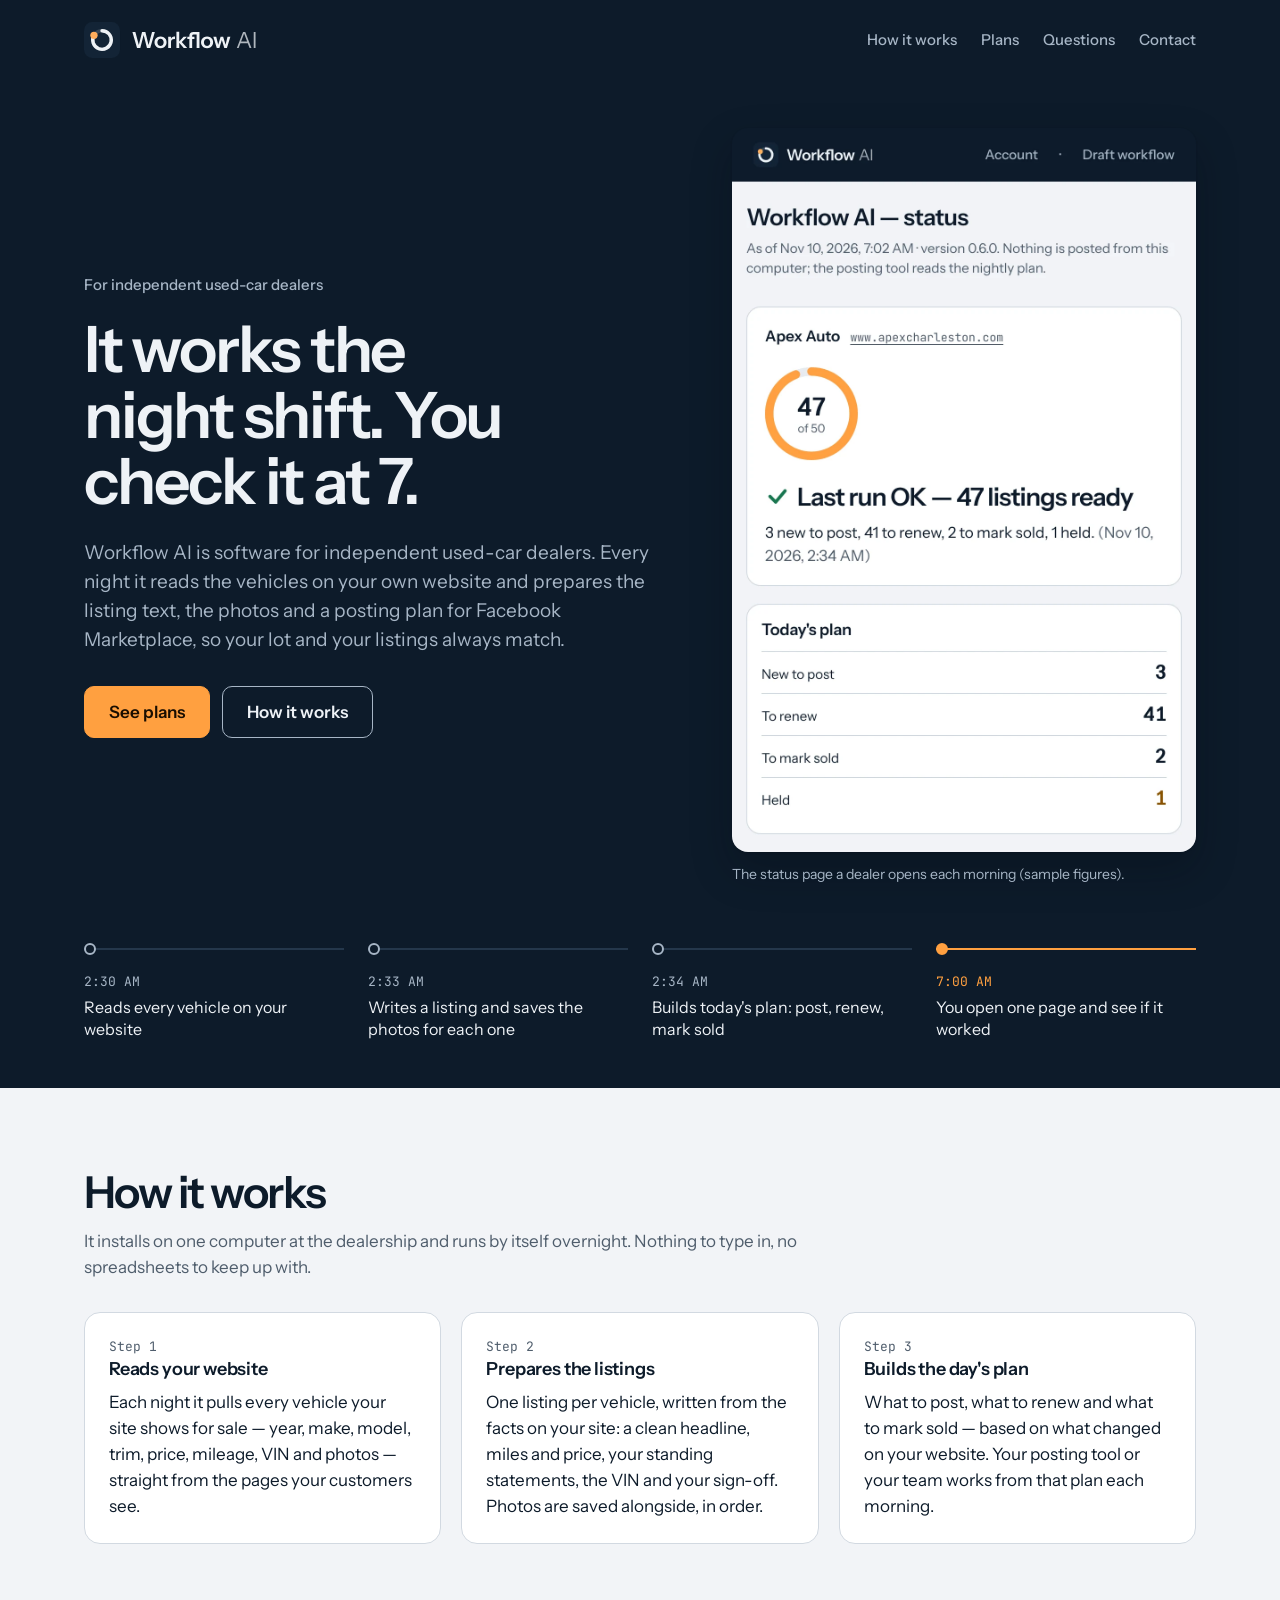
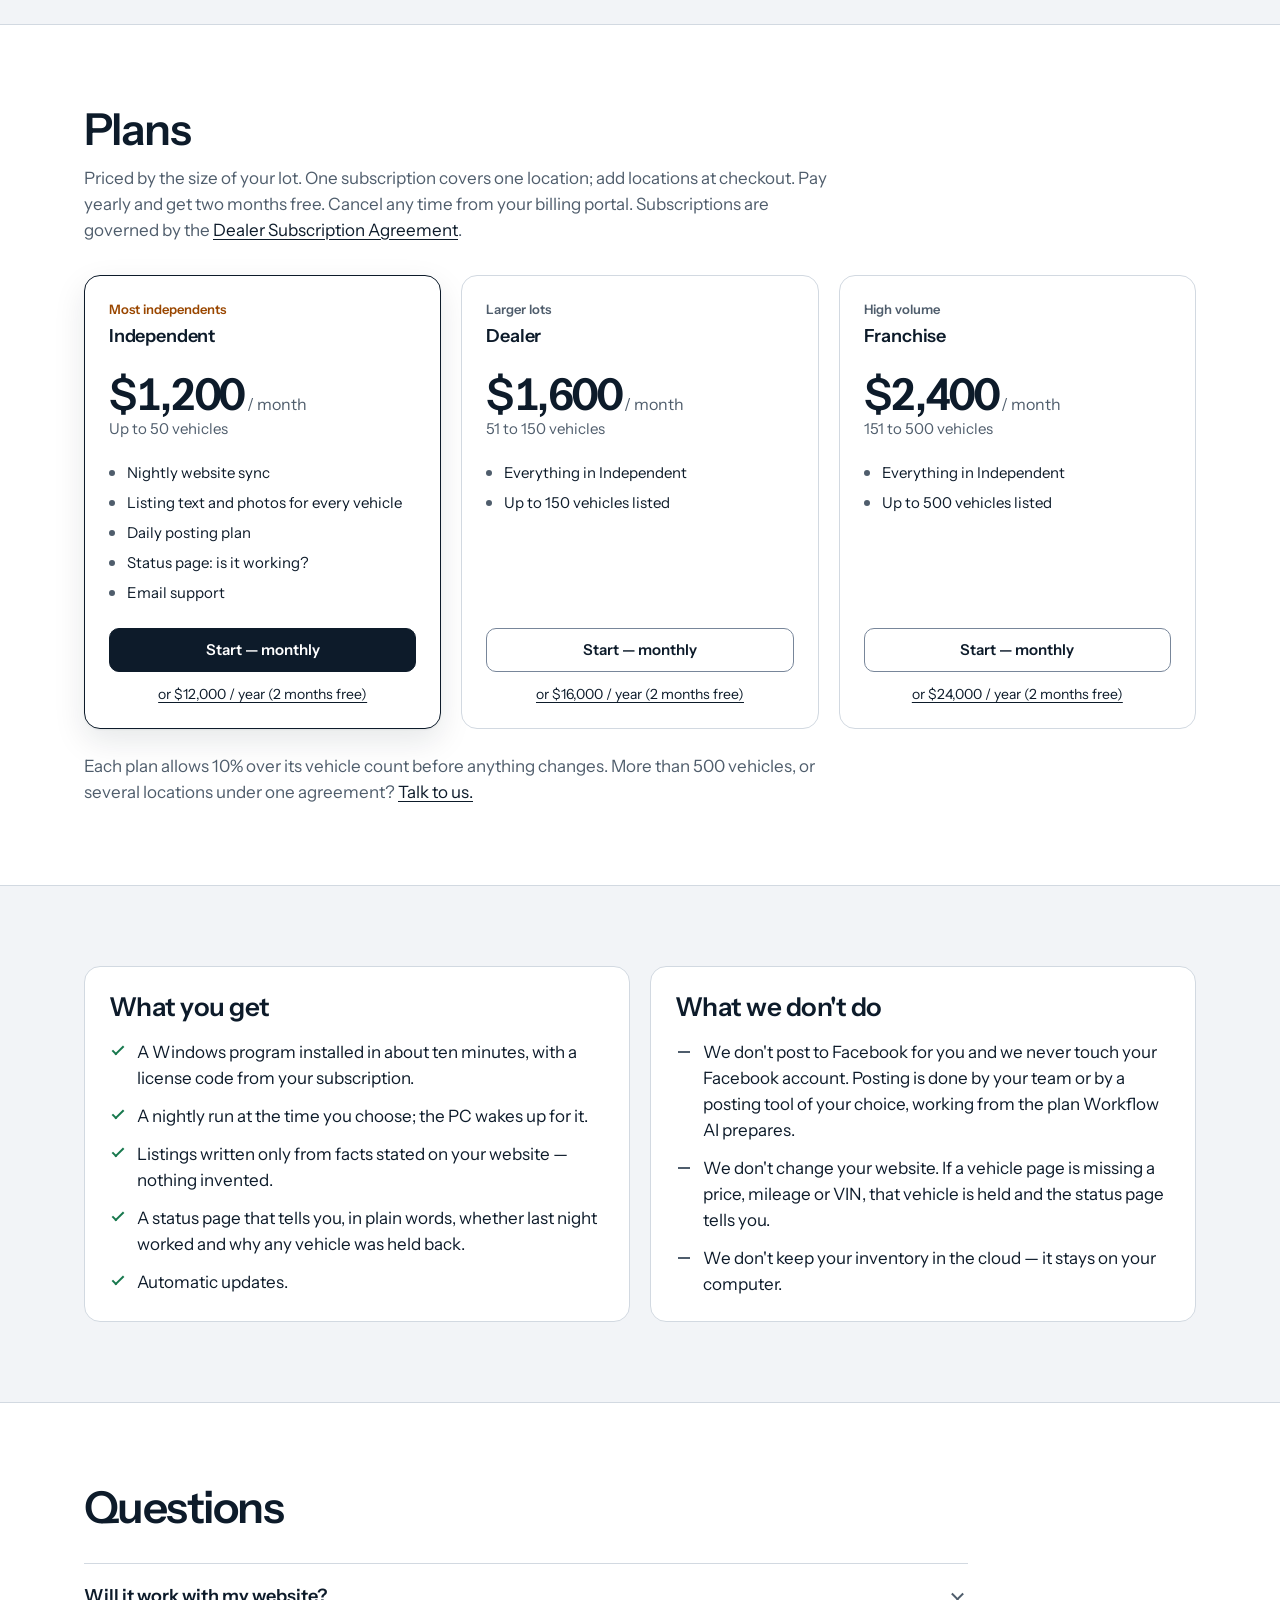
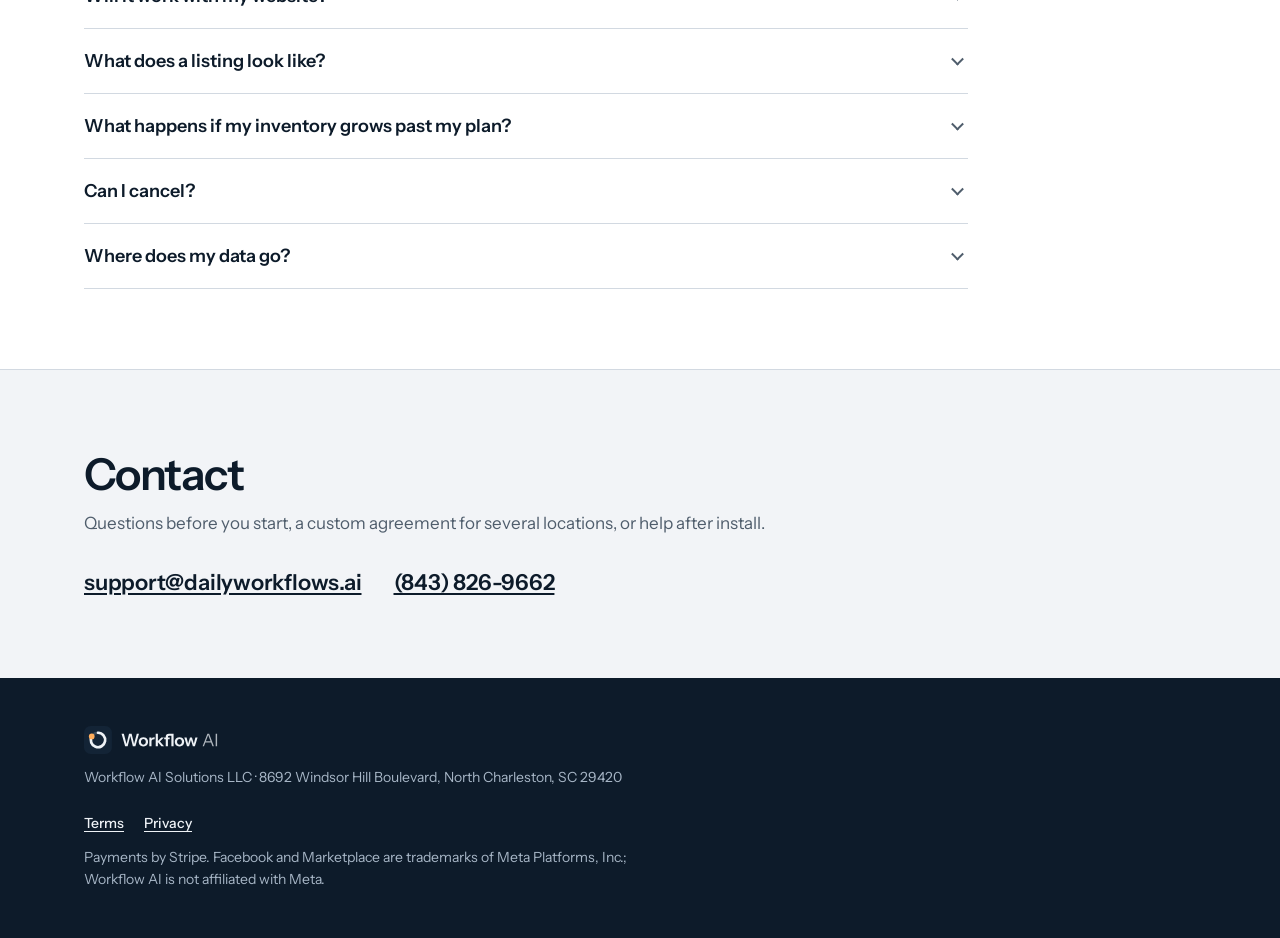
==== commit 91a0e79a: "Hero screenshot captured from the restyled status page Both images now come from renderStatusPage in" ====
--- a/index.html
+++ b/index.html
@@ -33,7 +33,7 @@
     <figure class="hero__shot">
       <picture>
         <source srcset="/assets/img/status-page-dark.webp" media="(prefers-color-scheme: dark)">
-        <img src="/assets/img/status-page-light.webp" width="960" height="1122" alt="The Workflow AI status page: Apex Auto, last run OK, 47 listings ready of a 50-vehicle plan, finished at 2:34 AM. Today's plan: 3 new to post, 41 to renew, 2 to mark sold, 1 held because no price is stated.">
+        <img src="/assets/img/status-page-light.webp" width="1040" height="1622" alt="The Workflow AI status page: Apex Auto, last run OK, 47 listings ready of a 50-vehicle plan, finished at 2:34 AM. Today's plan: 3 new to post, 41 to renew, 2 to mark sold, 1 held.">
       </picture>
       <figcaption>The status page a dealer opens each morning (sample figures).</figcaption>
     </figure>
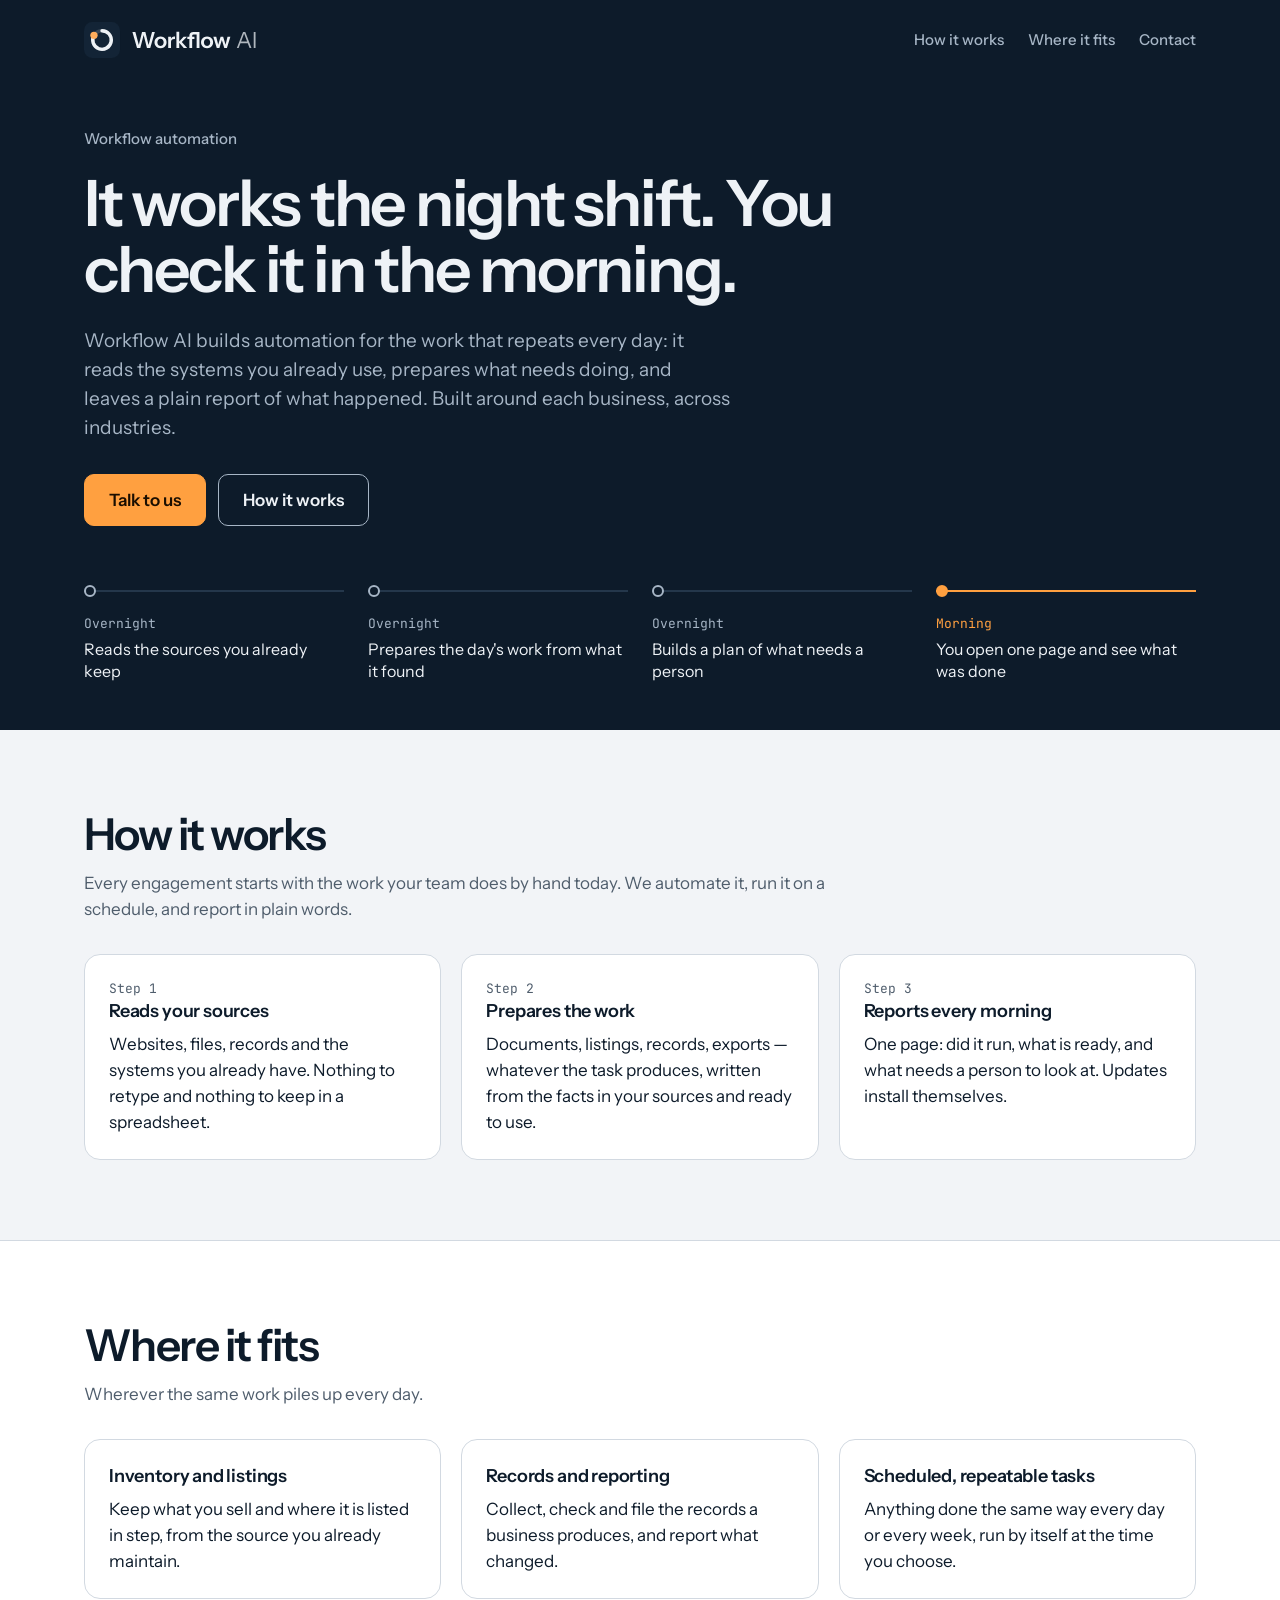
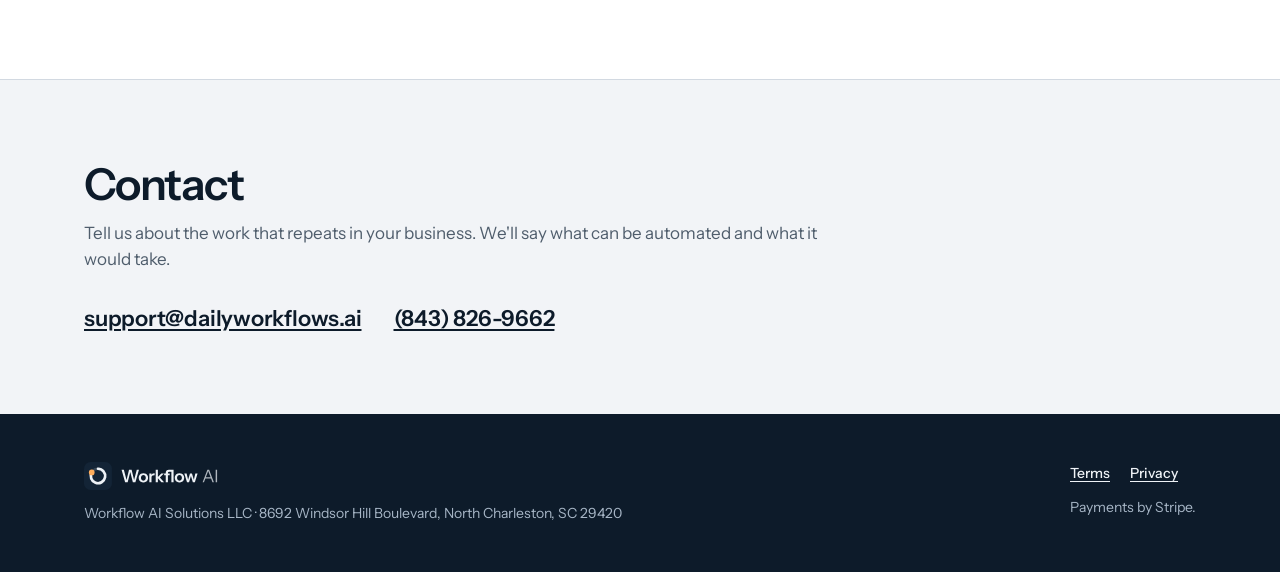
==== commit 7ccb652e: "Home page: Workflow AI as workflow automation across industries Generic copy; no plans, prices or pr" ====
--- a/index.html
+++ b/index.html
@@ -3,8 +3,8 @@
 <head>
 <meta charset="utf-8">
 <meta name="viewport" content="width=device-width, initial-scale=1">
-<title>Workflow AI — your website inventory, ready for Marketplace every morning</title>
-<meta name="description" content="Workflow AI is a monthly software subscription for used-car dealers. Every night it reads the vehicles on your website and prepares the listing text, photos and a posting plan for Facebook Marketplace.">
+<title>Workflow AI — automation for the work that repeats</title>
+<meta name="description" content="Workflow AI Solutions builds workflow automation for businesses across industries: software that does the repetitive work overnight and reports in plain words each morning.">
 <meta name="theme-color" content="#0d1b2a">
 <link rel="icon" href="/favicon.ico" sizes="any">
 <link rel="icon" href="/favicon.svg" type="image/svg+xml">
@@ -18,97 +18,54 @@
 
 <header class="wf-header wf-header--site"><div class="wf-header__inner">
     <a class="wf-header__brand" href="/"><img src="/assets/img/workflow-ai-wordmark-reverse.svg" alt="Workflow AI" width="173" height="36"></a>
-    <nav aria-label="Site"><a href="#how">How it works</a><a href="#plans">Plans</a><a href="#faq">Questions</a><a href="#contact">Contact</a></nav>
+    <nav aria-label="Site"><a href="#how">How it works</a><a href="#fit">Where it fits</a><a href="#contact">Contact</a></nav>
   </div></header>
 
 <main id="main">
 <div class="band">
   <div class="wrap hero">
     <div class="hero__copy">
-      <p class="eyebrow">For independent used-car dealers</p>
-      <h1>It works the night shift. You check it at 7.</h1>
-      <p class="hero__lead">Workflow AI is software for independent used-car dealers. Every night it reads the vehicles on your own website and prepares the listing text, the photos and a posting plan for Facebook Marketplace, so your lot and your listings always match.</p>
-      <div class="actions"><a class="wf-btn wf-btn--primary wf-btn--lg" href="#plans">See plans</a><a class="wf-btn wf-btn--night wf-btn--lg" href="#how">How it works</a></div>
+      <p class="eyebrow">Workflow automation</p>
+      <h1>It works the night shift. You check it in the morning.</h1>
+      <p class="hero__lead">Workflow AI builds automation for the work that repeats every day: it reads the systems you already use, prepares what needs doing, and leaves a plain report of what happened. Built around each business, across industries.</p>
+      <div class="actions"><a class="wf-btn wf-btn--primary wf-btn--lg" href="#contact">Talk to us</a><a class="wf-btn wf-btn--night wf-btn--lg" href="#how">How it works</a></div>
     </div>
-    <figure class="hero__shot">
-      <picture>
-        <source srcset="/assets/img/status-page-dark.webp" media="(prefers-color-scheme: dark)">
-        <img src="/assets/img/status-page-light.webp" width="1040" height="1622" alt="The Workflow AI status page: Apex Auto, last run OK, 47 listings ready of a 50-vehicle plan, finished at 2:34 AM. Today's plan: 3 new to post, 41 to renew, 2 to mark sold, 1 held.">
-      </picture>
-      <figcaption>The status page a dealer opens each morning (sample figures).</figcaption>
-    </figure>
   </div>
 
   <div class="wrap night">
     <h2 class="sr-only">One night, start to finish</h2>
     <ol class="wf-timeline">
-      <li><span class="wf-timeline__time">2:30 AM</span><span class="wf-timeline__text">Reads every vehicle on your website</span></li>
-      <li><span class="wf-timeline__time">2:33 AM</span><span class="wf-timeline__text">Writes a listing and saves the photos for each one</span></li>
-      <li><span class="wf-timeline__time">2:34 AM</span><span class="wf-timeline__text">Builds today's plan: post, renew, mark sold</span></li>
-      <li class="is-morning"><span class="wf-timeline__time">7:00 AM</span><span class="wf-timeline__text">You open one page and see if it worked</span></li>
+      <li><span class="wf-timeline__time">Overnight</span><span class="wf-timeline__text">Reads the sources you already keep</span></li>
+      <li><span class="wf-timeline__time">Overnight</span><span class="wf-timeline__text">Prepares the day's work from what it found</span></li>
+      <li><span class="wf-timeline__time">Overnight</span><span class="wf-timeline__text">Builds a plan of what needs a person</span></li>
+      <li class="is-morning"><span class="wf-timeline__time">Morning</span><span class="wf-timeline__text">You open one page and see what was done</span></li>
     </ol>
   </div>
 </div>
 
 <section class="section" id="how"><div class="wrap">
   <h2>How it works</h2>
-  <p class="lead">It installs on one computer at the dealership and runs by itself overnight. Nothing to type in, no spreadsheets to keep up with.</p>
+  <p class="lead">Every engagement starts with the work your team does by hand today. We automate it, run it on a schedule, and report in plain words.</p>
   <div class="cards">
-    <div class="wf-card"><p class="step">Step 1</p><h3>Reads your website</h3><p>Each night it pulls every vehicle your site shows for sale — year, make, model, trim, price, mileage, VIN and photos — straight from the pages your customers see.</p></div>
-    <div class="wf-card"><p class="step">Step 2</p><h3>Prepares the listings</h3><p>One listing per vehicle, written from the facts on your site: a clean headline, miles and price, your standing statements, the VIN and your sign-off. Photos are saved alongside, in order.</p></div>
-    <div class="wf-card"><p class="step">Step 3</p><h3>Builds the day's plan</h3><p>What to post, what to renew and what to mark sold — based on what changed on your website. Your posting tool or your team works from that plan each morning.</p></div>
+    <div class="wf-card"><p class="step">Step 1</p><h3>Reads your sources</h3><p>Websites, files, records and the systems you already have. Nothing to retype and nothing to keep in a spreadsheet.</p></div>
+    <div class="wf-card"><p class="step">Step 2</p><h3>Prepares the work</h3><p>Documents, listings, records, exports — whatever the task produces, written from the facts in your sources and ready to use.</p></div>
+    <div class="wf-card"><p class="step">Step 3</p><h3>Reports every morning</h3><p>One page: did it run, what is ready, and what needs a person to look at. Updates install themselves.</p></div>
   </div>
 </div></section>
 
-<section class="section section--alt" id="plans"><div class="wrap">
-  <h2>Plans</h2>
-  <p class="lead">Priced by the size of your lot. One subscription covers one location; add locations at checkout. Pay yearly and get two months free. Cancel any time from your billing portal. Subscriptions are governed by the <a href="/terms.html">Dealer Subscription Agreement</a>.</p>
+<section class="section section--alt" id="fit"><div class="wrap">
+  <h2>Where it fits</h2>
+  <p class="lead">Wherever the same work piles up every day.</p>
   <div class="cards">
-    <div class="wf-card wf-card--featured plan">
-      <p class="wf-card__eyebrow">Most independents</p><h3 class="wf-card__title">Independent</h3>
-      <div class="plan__price">$1,200<small> / month</small></div><p class="plan__note">Up to 50 vehicles</p>
-      <ul><li>Nightly website sync</li><li>Listing text and photos for every vehicle</li><li>Daily posting plan</li><li>Status page: is it working?</li><li>Email support</li></ul>
-      <div class="plan__buy"><a class="wf-btn wf-btn--solid wf-btn--block" href="https://buy.stripe.com/cNi28s6HkahueNbapl9Zm00">Start — monthly</a><a class="plan__yearly" href="https://buy.stripe.com/5kQdRa5DgcpC34t2WT9Zm01">or $12,000 / year (2 months free)</a></div>
-    </div>
-    <div class="wf-card plan">
-      <p class="wf-card__eyebrow">Larger lots</p><h3 class="wf-card__title">Dealer</h3>
-      <div class="plan__price">$1,600<small> / month</small></div><p class="plan__note">51 to 150 vehicles</p>
-      <ul><li>Everything in Independent</li><li>Up to 150 vehicles listed</li></ul>
-      <div class="plan__buy"><a class="wf-btn wf-btn--secondary wf-btn--block" href="https://buy.stripe.com/3cIfZic1E3T60Wl5519Zm02">Start — monthly</a><a class="plan__yearly" href="https://buy.stripe.com/28E9AU9TwfBO34t8hd9Zm03">or $16,000 / year (2 months free)</a></div>
-    </div>
-    <div class="wf-card plan">
-      <p class="wf-card__eyebrow">High volume</p><h3 class="wf-card__title">Franchise</h3>
-      <div class="plan__price">$2,400<small> / month</small></div><p class="plan__note">151 to 500 vehicles</p>
-      <ul><li>Everything in Independent</li><li>Up to 500 vehicles listed</li></ul>
-      <div class="plan__buy"><a class="wf-btn wf-btn--secondary wf-btn--block" href="https://buy.stripe.com/eVqbJ2aXA4Xa8oNgNJ9Zm04">Start — monthly</a><a class="plan__yearly" href="https://buy.stripe.com/7sY6oIfdQ3T648x8hd9Zm05">or $24,000 / year (2 months free)</a></div>
-    </div>
-  </div>
-  <p class="fineprint">Each plan allows 10% over its vehicle count before anything changes. More than 500 vehicles, or several locations under one agreement? <a href="#contact">Talk to us.</a></p>
-</div></section>
-
-<section class="section"><div class="wrap">
-  <div class="cards">
-    <div class="wf-card"><h2 class="wf-card__title card-title-lg">What you get</h2>
-      <ul class="ticks"><li>A Windows program installed in about ten minutes, with a license code from your subscription.</li><li>A nightly run at the time you choose; the PC wakes up for it.</li><li>Listings written only from facts stated on your website — nothing invented.</li><li>A status page that tells you, in plain words, whether last night worked and why any vehicle was held back.</li><li>Automatic updates.</li></ul></div>
-    <div class="wf-card"><h2 class="wf-card__title card-title-lg">What we don't do</h2>
-      <ul class="ticks ticks--not"><li>We don't post to Facebook for you and we never touch your Facebook account. Posting is done by your team or by a posting tool of your choice, working from the plan Workflow AI prepares.</li><li>We don't change your website. If a vehicle page is missing a price, mileage or VIN, that vehicle is held and the status page tells you.</li><li>We don't keep your inventory in the cloud — it stays on your computer.</li></ul></div>
-  </div>
-</div></section>
-
-<section class="section section--alt" id="faq"><div class="wrap">
-  <h2>Questions</h2>
-  <div class="faq">
-    <details><summary>Will it work with my website?</summary><p>Most dealer websites, yes — including sites built on Carsforsale.com, Dealer Car Search, DealerOn and similar platforms. Before you install, we check your site and tell you exactly what it can and cannot read. Sites that block automated visitors cannot be read.</p></details>
-    <details><summary>What does a listing look like?</summary><p>Year make model and trim, then miles and price, your standing statements (for example clean title, recently serviced, passed inspection), the VIN and your dealership's sign-off — the same for every vehicle, so your listings look consistent.</p></details>
-    <details><summary>What happens if my inventory grows past my plan?</summary><p>Up to 10% over, nothing changes — you'll see a note on the status page and we'll reach out about the next plan. Beyond that, the plan keeps the vehicles it covers and holds the rest until the plan is upgraded. Nothing already listed is pulled.</p></details>
-    <details><summary>Can I cancel?</summary><p>Yes, any time from your billing portal or by emailing us. The software keeps working until the end of the period you've paid for.</p></details>
-    <details><summary>Where does my data go?</summary><p>Your inventory, listings and plans stay on your computer. Our server only sees your license code, the dealership name and website, how many vehicles are listed, and the time of each nightly check-in.</p></details>
+    <div class="wf-card"><h3>Inventory and listings</h3><p>Keep what you sell and where it is listed in step, from the source you already maintain.</p></div>
+    <div class="wf-card"><h3>Records and reporting</h3><p>Collect, check and file the records a business produces, and report what changed.</p></div>
+    <div class="wf-card"><h3>Scheduled, repeatable tasks</h3><p>Anything done the same way every day or every week, run by itself at the time you choose.</p></div>
   </div>
 </div></section>
 
 <section class="section" id="contact"><div class="wrap">
   <h2>Contact</h2>
-  <p class="lead">Questions before you start, a custom agreement for several locations, or help after install.</p>
+  <p class="lead">Tell us about the work that repeats in your business. We'll say what can be automated and what it would take.</p>
   <p class="contact"><a href="mailto:support@dailyworkflows.ai">support@dailyworkflows.ai</a><a href="tel:+18438269662">(843) 826-9662</a></p>
 </div></section>
 </main>
@@ -120,7 +77,7 @@
   </div>
   <div>
     <nav aria-label="Legal"><a href="/terms.html">Terms</a><a href="/privacy.html">Privacy</a></nav>
-    <p>Payments by Stripe. Facebook and Marketplace are trademarks of Meta Platforms, Inc.; Workflow AI is not affiliated with Meta.</p>
+    <p>Payments by Stripe.</p>
   </div>
 </div></footer>
 </body>
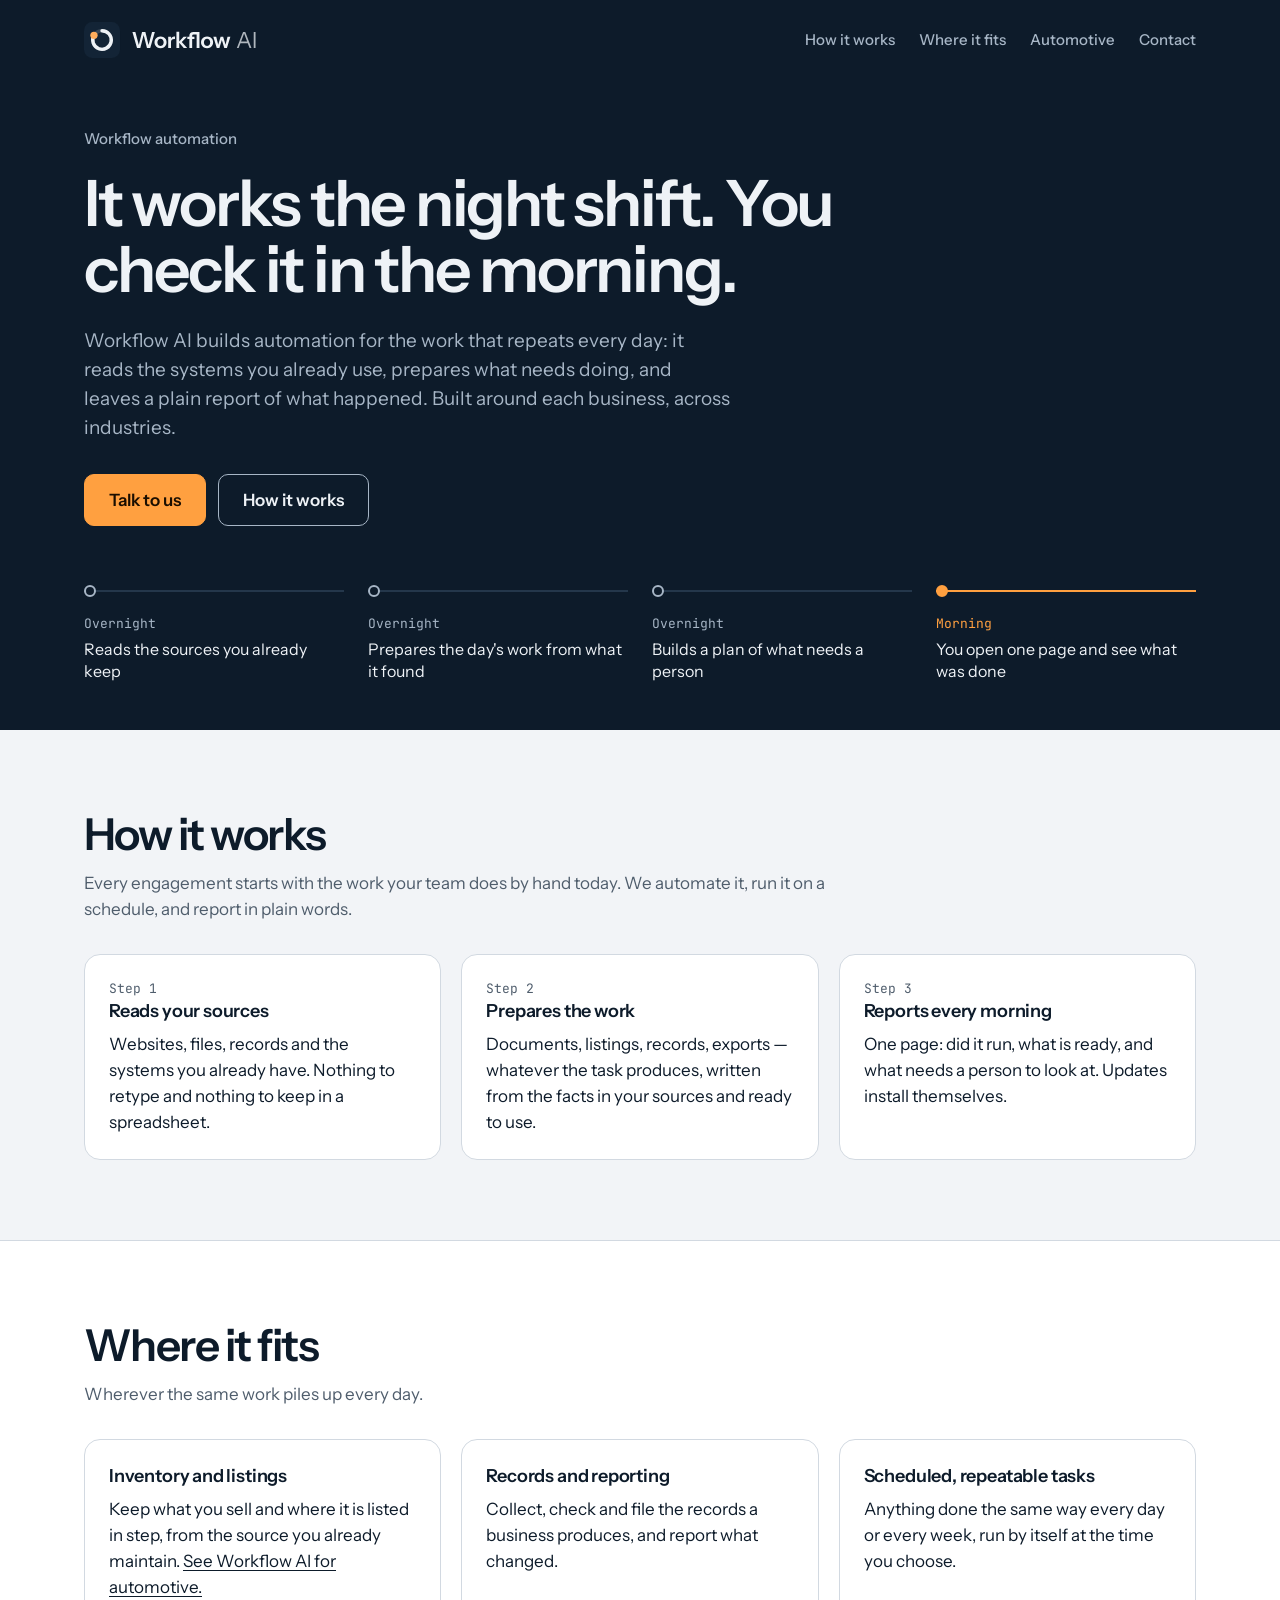
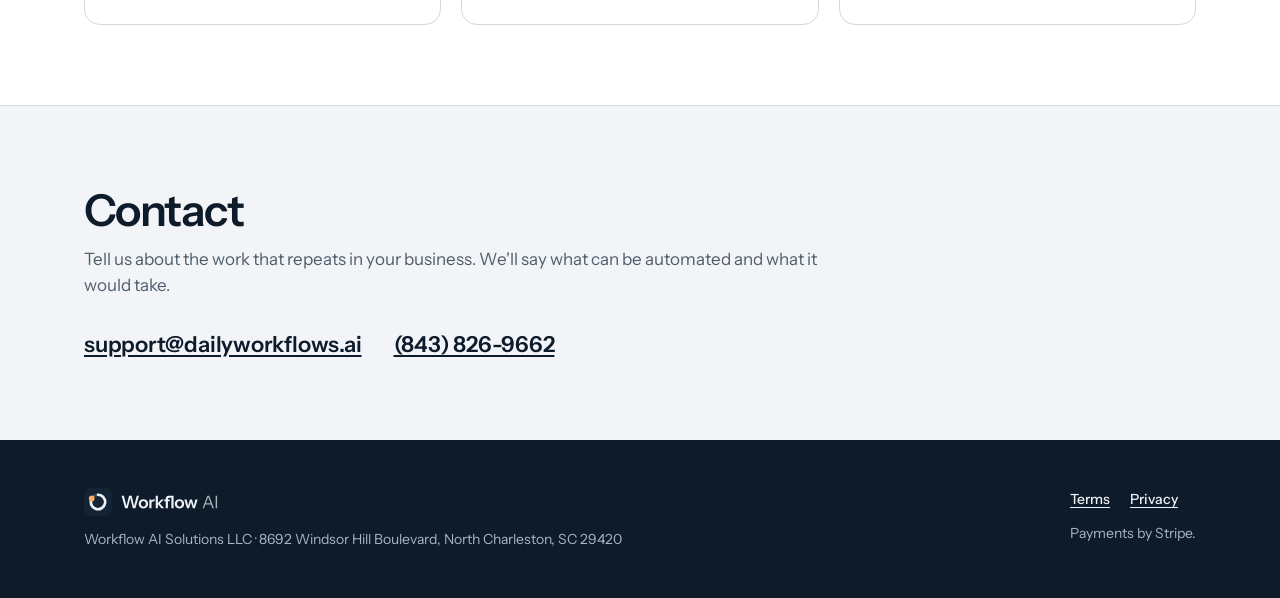
==== commit 2478cb7c: "Automotive page: the dealer product, plans and payment links under an "Automotive" tab The home page" ====
--- a/index.html
+++ b/index.html
@@ -18,7 +18,7 @@
 
 <header class="wf-header wf-header--site"><div class="wf-header__inner">
     <a class="wf-header__brand" href="/"><img src="/assets/img/workflow-ai-wordmark-reverse.svg" alt="Workflow AI" width="173" height="36"></a>
-    <nav aria-label="Site"><a href="#how">How it works</a><a href="#fit">Where it fits</a><a href="#contact">Contact</a></nav>
+    <nav aria-label="Site"><a href="#how">How it works</a><a href="#fit">Where it fits</a><a href="/automotive.html">Automotive</a><a href="#contact">Contact</a></nav>
   </div></header>
 
 <main id="main">
@@ -57,7 +57,7 @@
   <h2>Where it fits</h2>
   <p class="lead">Wherever the same work piles up every day.</p>
   <div class="cards">
-    <div class="wf-card"><h3>Inventory and listings</h3><p>Keep what you sell and where it is listed in step, from the source you already maintain.</p></div>
+    <div class="wf-card"><h3>Inventory and listings</h3><p>Keep what you sell and where it is listed in step, from the source you already maintain. <a href="/automotive.html">See Workflow AI for automotive.</a></p></div>
     <div class="wf-card"><h3>Records and reporting</h3><p>Collect, check and file the records a business produces, and report what changed.</p></div>
     <div class="wf-card"><h3>Scheduled, repeatable tasks</h3><p>Anything done the same way every day or every week, run by itself at the time you choose.</p></div>
   </div>
